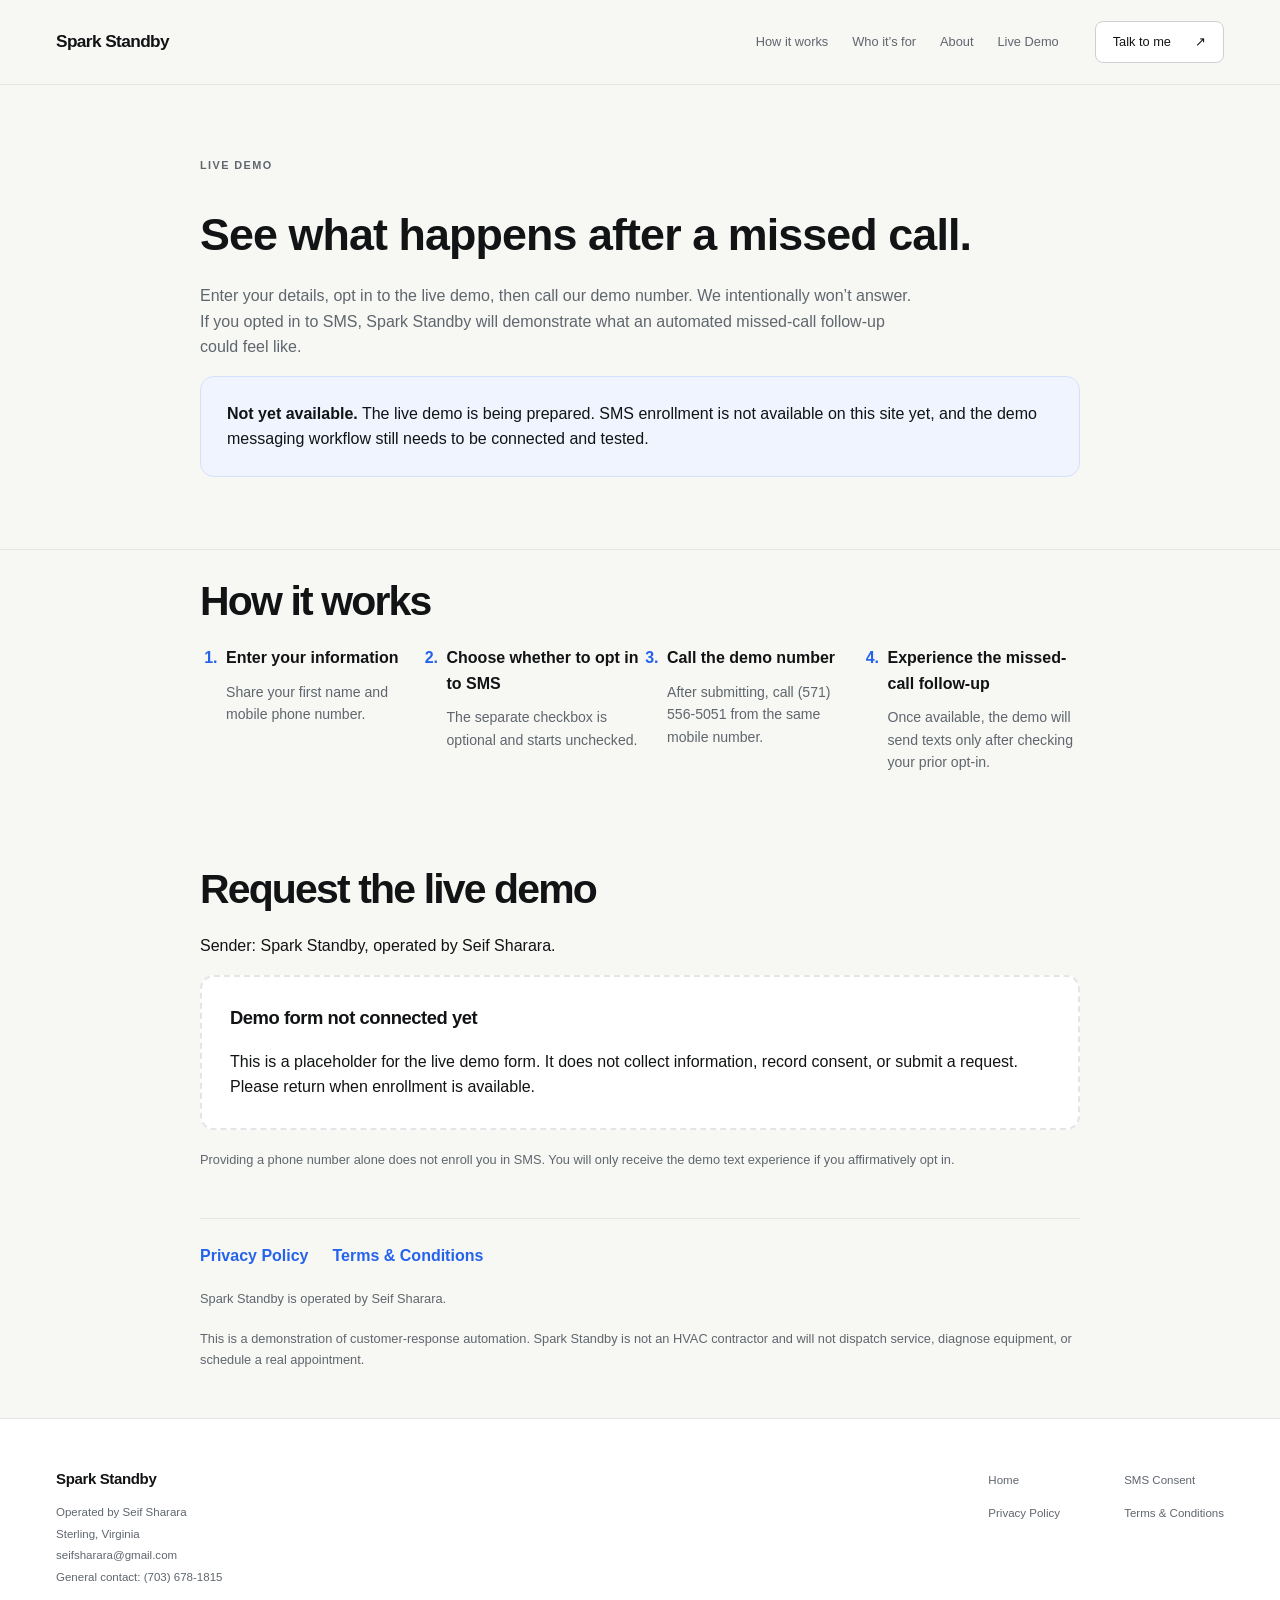
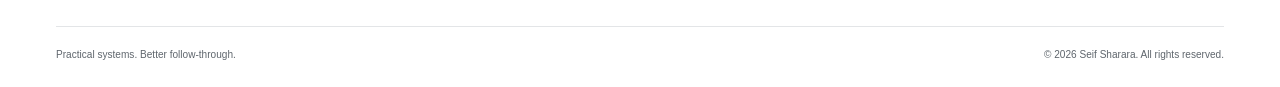
==== demo/index.html @ 437b5805 "Build Spark Standby site and demo experience" ====
<!DOCTYPE html>
<html lang="en">
<head>
  <meta charset="UTF-8">
  <meta name="viewport" content="width=device-width, initial-scale=1.0">
  <title>Live Missed-Call Demo | Spark Standby</title>
  <meta name="description" content="Try Spark Standby’s live missed-call follow-up demo. Opt in, call the demo number, and experience how automated customer response can keep a conversation moving.">
  <link rel="canonical" href="/demo/">

  <meta property="og:type" content="website">
  <meta property="og:title" content="Live Missed-Call Demo | Spark Standby">
  <meta property="og:description" content="Try Spark Standby’s live missed-call follow-up demo. Opt in, call the demo number, and experience how automated customer response can keep a conversation moving.">
  <meta property="og:url" content="/demo/">
  <meta property="og:image" content="/images/og-image.png">
  <link rel="icon" type="image/png" href="/images/favicon.png">
  <link rel="stylesheet" href="/css/styles.css">
  <script src="/js/config.js" defer></script>
</head>
<body>
  <a class="skip-link" href="#main">Skip to content</a>
  <div id="site-header"></div>
  <main id="main">
    <header class="page-header"><div class="container live-demo-content">
      <p class="eyebrow">LIVE DEMO</p><h1>See what happens after a missed call.</h1>
      <p class="lead">Enter your details, opt in to the live demo, then call our demo number. We intentionally won’t answer. If you opted in to SMS, Spark Standby will demonstrate what an automated missed-call follow-up could feel like.</p>
      <p class="fact-panel"><strong>Not yet available.</strong> The live demo is being prepared. SMS enrollment is not available on this site yet, and the demo messaging workflow still needs to be connected and tested.</p>
    </div></header>
    <section class="live-demo-section" aria-labelledby="live-steps-title"><div class="container live-demo-content">
      <h2 id="live-steps-title">How it works</h2>
      <ol class="live-demo-steps">
        <li><strong>Enter your information</strong><p>Share your first name and mobile phone number.</p></li>
        <li><strong>Choose whether to opt in to SMS</strong><p>The separate checkbox is optional and starts unchecked.</p></li>
        <li><strong>Call the demo number</strong><p>After submitting, call (571) 556-5051 from the same mobile number.</p></li>
        <li><strong>Experience the missed-call follow-up</strong><p>Once available, the demo will send texts only after checking your prior opt-in.</p></li>
      </ol>
    </div></section>
    <section class="live-demo-section" aria-labelledby="demo-form-title"><div class="container live-demo-content">
      <h2 id="demo-form-title">Request the live demo</h2>
      <p>Sender: Spark Standby, operated by Seif Sharara.</p>
      <div id="highlevel-form-container" class="demo-form-placeholder" role="region" aria-labelledby="form-unavailable-title">
        <!-- TODO: Replace this entire placeholder with the actual HighLevel form embed (First Name, Phone, separate unchecked optional non-marketing SMS consent). Configure successful submission redirect to /demo/ready/ in HighLevel. Verify consent is recorded there before enabling the live workflow. Do not add local consent state. -->
        <h3 id="form-unavailable-title">Demo form not connected yet</h3>
        <p>This is a placeholder for the live demo form. It does not collect information, record consent, or submit a request. Please return when enrollment is available.</p>
      </div>
      <p class="small-note">Providing a phone number alone does not enroll you in SMS. You will only receive the demo text experience if you affirmatively opt in.</p>
      <div class="legal-links"><a href="/privacy/">Privacy Policy</a><a href="/terms/">Terms &amp; Conditions</a></div>
      <p class="small-note">Spark Standby is operated by Seif Sharara.</p>
      <p class="small-note">This is a demonstration of customer-response automation. Spark Standby is not an HVAC contractor and will not dispatch service, diagnose equipment, or schedule a real appointment.</p>
    </div></section>
  </main>
  <div id="site-footer"></div>
</body>
</html>
---- css/styles.css ----
/* Shared visual system: warm neutrals, blue actions, semantic green. */
:root {
  --color-bg: #F7F7F4;
  --color-surface: #FFFFFF;
  --color-text: #111315;
  --color-text-muted: #5F666D;
  --color-primary: #2563EB;
  --color-primary-dark: #1D4ED8;
  --color-primary-light: #2563EB;
  --color-accent: #16A36A;
  --color-border: #E3E5E7;
  --color-callout-bg: #EFF4FF;
  --color-callout-border: #D5E1FA;
  --color-ink: #111315;
  --radius: 14px;
  --radius-sm: 9px;
  --max-width: 1248px;
  --font-sans: Inter, -apple-system, BlinkMacSystemFont, "Segoe UI", Helvetica, Arial, sans-serif;
  --ease: cubic-bezier(.2,.7,.2,1);
}
* { box-sizing: border-box; }
html { scroll-behavior: smooth; scroll-padding-top: 100px; }
body { margin: 0; font-family: var(--font-sans); color: var(--color-text); background: var(--color-bg); line-height: 1.6; -webkit-font-smoothing: antialiased; }
button, input { font: inherit; }
button, a { -webkit-tap-highlight-color: transparent; }
button { cursor: pointer; }
button:disabled { cursor: default; }
img { max-width: 100%; display: block; }
svg { fill: none; stroke: currentColor; stroke-width: 1.5; stroke-linecap: round; stroke-linejoin: round; }
a { color: var(--color-primary); text-underline-offset: 4px; }
a:hover { color: var(--color-primary-dark); }
:focus-visible { outline: 3px solid var(--color-primary); outline-offset: 5px; }
[hidden] { display: none !important; }
::selection { background: #DCE7FF; color: var(--color-text); }
.container { width: 100%; max-width: var(--max-width); margin-inline: auto; padding-inline: 40px; }
h1, h2, h3, h4, p { margin-top: 0; }
h1, h2, h3, h4 { text-wrap: balance; }
h2 { font-size: clamp(2rem, 3.2vw, 2.8rem); line-height: 1.15; letter-spacing: -.045em; font-weight: 600; margin-bottom: 20px; }
h3 { font-size: 1.15rem; line-height: 1.4; letter-spacing: -.025em; font-weight: 600; }
section { padding: 80px 0; }
.section { padding: 92px 0; }
.eyebrow, .section-tag { color: var(--color-text-muted); text-transform: uppercase; font-size: .68rem; font-weight: 600; letter-spacing: .13em; line-height: 1.6; margin-bottom: 25px; display: flex; align-items: center; gap: 10px; }
.small-line { width: 18px; height: 2px; background: var(--color-primary); display: inline-block; flex-shrink: 0; }
.section-heading { margin-bottom: 40px; }
.split-heading { display: grid; grid-template-columns: 1.3fr 1fr; align-items: end; gap: 80px; }
.split-heading h2 { margin: 0; }
.split-heading > p { color: var(--color-text-muted); max-width: 370px; margin: 0 0 3px auto; font-size: .97rem; }
.section-intro { color: var(--color-text-muted); max-width: 510px; margin-bottom: 28px; }
.small-note { font-size: .8rem; color: var(--color-text-muted); margin: 20px 0 0; }
.skip-link { position: fixed; top: -100px; left: 20px; background: white; padding: 12px 20px; z-index: 100; }
.skip-link:focus { top: 12px; }
.sr-only { position: absolute; width: 1px; height: 1px; padding: 0; margin: -1px; overflow: hidden; clip-path: inset(50%); white-space: nowrap; border: 0; }
/* Navigation */
#site-header { position: sticky; top: 0; background: var(--color-bg); border-bottom: 1px solid var(--color-border); z-index: 50; }
.nav-wrap { max-width: var(--max-width); margin: auto; min-height: 84px; padding: 16px 40px; display: flex; align-items: center; justify-content: space-between; position: relative; }
.brand { display: inline-block; color: var(--color-text); font-weight: 650; font-size: 1.08rem; letter-spacing: -.035em; text-decoration: none; }
.primary-nav { display: flex; align-items: center; gap: 24px; }
.primary-nav a { color: var(--color-text-muted); font-size: .8rem; text-decoration: none; padding: 8px 0; }
.primary-nav a:hover { color: var(--color-primary); }
.primary-nav .nav-cta { display: flex; gap: 24px; align-items: center; margin-left: 12px; border: 1px solid #CED1D4; padding: 10px 17px; border-radius: 8px; color: var(--color-text); background: var(--color-surface); }
.nav-cta:hover { border-color: var(--color-primary); }
.nav-toggle { display: none; width: 44px; height: 44px; background: transparent; border: 1px solid var(--color-border); border-radius: 8px; align-items: center; justify-content: center; flex-direction: column; gap: 5px; }
.nav-toggle span { width: 18px; height: 2px; background: var(--color-text); }
/* Actions */
.cta-row { display: flex; flex-wrap: wrap; gap: 12px; }
.btn { display: inline-flex; align-items: center; justify-content: center; gap: 20px; min-height: 49px; padding: 12px 20px; border: 1px solid transparent; border-radius: var(--radius-sm); font-size: .82rem; font-weight: 600; text-decoration: none; transition: background .18s, border-color .18s; line-height: 1.5; }
.btn span { font-size: 1.1rem; }
.btn-primary { color: white; background: var(--color-primary); }
.btn-primary:hover { color: white; background: var(--color-primary-dark); }
.btn-secondary { background: white; color: var(--color-text); border-color: #CED1D4; }
.btn-secondary:hover { color: var(--color-text); border-color: var(--color-text-muted); background: var(--color-bg); }
.text-link, .text-button { display: inline-flex; align-items: center; gap: 22px; font-size: .85rem; font-weight: 600; text-decoration: none; }
.text-button { border: 0; background: none; color: var(--color-primary); padding: 12px 0; min-height: 44px; }
/* Hero */
.hero { padding: 76px 0 0; overflow: clip; }
.hero-layout { display: grid; grid-template-columns: 1.13fr 1fr; gap: 70px; align-items: center; }
.hero .eyebrow { margin-bottom: 24px; font-size: .64rem; }
.hero h1 { max-width: 620px; font-size: clamp(2.5rem, 4.2vw, 3.8rem); line-height: 1.07; letter-spacing: -.055em; font-weight: 600; margin-bottom: 26px; text-wrap: initial; }
.hero h1 span { color: var(--color-primary); }
.hero .lead { color: var(--color-text-muted); max-width: 480px; font-size: .97rem; line-height: 1.8; margin-bottom: 30px; }
.hero-tagline { font-size: .94rem; font-weight: 550; margin: 0 0 12px; }
.hero-visual { padding: 30px 10px 24px; position: relative; }
.hero-visual::before { content: ""; position: absolute; inset: -60px -70px; z-index: -1; background-image: linear-gradient(#E3E5E750 1px, transparent 1px), linear-gradient(90deg, #E3E5E750 1px, transparent 1px); background-size: 28px 28px; mask-image: radial-gradient(ellipse, black 35%, transparent 72%); }
.visual-topline { display: flex; justify-content: space-between; color: var(--color-text-muted); font-size: .56rem; letter-spacing: .11em; margin: 0 0 24px 12px; }
.visual-topline > span:last-child { font-size: 1rem; line-height: 1; }
.call-preview { display: flex; gap: 13px; align-items: center; padding: 21px 20px; background: var(--color-text); color: white; border-radius: 12px; }
.line-icon { width: 38px; height: 38px; border: 1px solid #FFFFFF28; border-radius: 9px; display: grid; place-items: center; }
.line-icon svg { width: 20px; height: 20px; }
.call-preview strong { display: block; font-size: .8rem; font-weight: 550; }
.call-preview div > span, .call-preview time { font-size: .65rem; color: #B6BBC1; }
.call-preview time { margin-left: auto; align-self: start; padding-top: 2px; white-space: nowrap; }
.connection { height: 56px; padding-left: 40px; display: flex; gap: 12px; align-items: center; }
.connection > span { width: 1px; height: 100%; background: #C4C9D1; position: relative; }
.connection > span::after { position: absolute; content: ""; width: 5px; height: 5px; border-right: 1px solid #C4C9D1; border-bottom: 1px solid #C4C9D1; transform: rotate(45deg); bottom: 1px; left: -2px; }
.connection p { color: var(--color-text-muted); font-size: .61rem; margin: 0; }
.text-preview { margin-left: 30px; padding: 22px; border: 1px solid var(--color-border); border-radius: 14px; background: white; box-shadow: 0 4px 16px #11131504; }
.preview-heading { display: flex; align-items: center; gap: 9px; padding-bottom: 18px; }
.preview-heading strong { font-size: .65rem; font-weight: 600; }
.preview-heading > span:last-child { margin-left: auto; font-size: .55rem; color: var(--color-text-muted); }
.business-icon { background: var(--color-callout-bg); color: var(--color-primary); display: grid; place-items: center; font-size: .7rem; width: 28px; height: 28px; border-radius: 6px; font-weight: 700; flex-shrink: 0; }
.message { font-size: .75rem; line-height: 1.65; padding: 12px 14px; border-radius: 10px; max-width: 90%; margin-bottom: 12px; }
.automated { background: var(--color-callout-bg); border-bottom-left-radius: 3px; }
.customer { background: #F0F1F2; margin-left: auto; border-bottom-right-radius: 3px; }
.text-preview .message { font-size: .72rem; }
.preview-status { font-size: .62rem; display: flex; align-items: center; gap: 6px; margin-top: 21px; color: var(--color-text-muted); }
.success-dot { width: 6px; height: 6px; display: inline-block; border-radius: 50%; background: var(--color-accent); flex-shrink: 0; }
.visual-bottomline { display: flex; justify-content: space-between; margin: 20px 0 0 30px; font-size: .56rem; color: var(--color-text-muted); }
.industry-strip { border-top: 1px solid var(--color-border); margin-top: 60px; padding: 25px 0; display: flex; justify-content: space-between; align-items: center; gap: 24px; }
.industry-strip > span { font-size: .57rem; letter-spacing: .09em; color: var(--color-text-muted); }
.industry-strip p { font-size: .79rem; font-weight: 500; margin: 0; }
.industry-strip i { color: #ADB2B6; font-style: normal; margin: 0 16px; }
/* The problem */
#problem { border-top: 1px solid var(--color-border); background: white; }
.journey-table { border: 1px solid var(--color-border); border-radius: 12px; overflow: hidden; }
.journey-row { display: grid; grid-template-columns: 195px 1fr; align-items: center; padding: 27px 24px; gap: 20px; }
.journey-row + .journey-row { border-top: 1px solid var(--color-border); }
.journey-row h3 { font-size: .73rem; margin: 0; }
.journey-row ol { display: flex; align-items: center; justify-content: space-between; gap: 18px; list-style: none; margin: 0; padding: 0; }
.journey-row li { position: relative; color: var(--color-text-muted); font-size: .7rem; }
.journey-row li + li::before { content: "→"; color: #A2A8AD; position: absolute; left: -17px; }
.journey-row .journey-end { font-weight: 600; }
.journey-end span { margin-left: 6px; }
.journey-row.improved { background: #F8FAFE; }
.improved .journey-end { color: var(--color-primary); }
.improved .journey-end span { color: var(--color-accent); }
/* Interactive product demo */
.demo-workspace { background: white; border: 1px solid var(--color-border); border-radius: 16px; overflow: hidden; }
.workspace-toolbar { display: flex; align-items: center; justify-content: space-between; gap: 12px; padding: 14px 24px; border-bottom: 1px solid var(--color-border); }
.workspace-toolbar > div { display: flex; align-items: center; gap: 12px; }
.workspace-toolbar strong { font-size: .75rem; font-weight: 600; }
.workspace-mark { color: var(--color-primary); font-size: 1.3rem; font-weight: 600; }
.demo-label { color: var(--color-text-muted); font-size: .6rem; border: 1px solid var(--color-border); padding: 3px 7px; border-radius: 4px; font-weight: 400; }
.reset-button { border: 0; background: none; font-size: .7rem; color: var(--color-text-muted); min-height: 44px; padding: 6px; display: flex; gap: 7px; align-items: center; }
.reset-button:hover { color: var(--color-primary); }
.reset-button > span { font-size: 1.1rem; }
.demo-layout { display: grid; grid-template-columns: 1fr 1fr; min-height: 660px; padding: 36px 64px; gap: 64px; align-items: center; background-image: linear-gradient(#E3E5E71A 1px, transparent 1px), linear-gradient(90deg, #E3E5E71A 1px, transparent 1px); background-size: 32px 32px; }
.demo-guide .eyebrow { font-size: .6rem; margin-bottom: 18px; }
.demo-guide h3 { font-size: 1.75rem; letter-spacing: -.04em; line-height: 1.2; margin-bottom: 16px; }
.demo-guide > p:not(.eyebrow) { color: var(--color-text-muted); font-size: .84rem; max-width: 320px; }
.demo-steps { list-style: none; padding: 0; margin: 28px 0 24px; }
.demo-steps li { display: flex; align-items: center; gap: 15px; padding: 15px 0; position: relative; }
.demo-steps li > span { display: grid; place-items: center; width: 31px; height: 31px; border: 1px solid var(--color-border); border-radius: 8px; color: var(--color-text-muted); font-size: .65rem; background: white; flex-shrink: 0; }
.demo-steps strong { display: block; color: var(--color-text-muted); font-weight: 500; font-size: .76rem; }
.demo-steps small { display: block; color: var(--color-text-muted); font-size: .65rem; margin-top: 2px; }
.demo-steps .current > span { border-color: var(--color-primary); color: white; background: var(--color-primary); }
.demo-steps .current strong { color: var(--color-text); font-weight: 600; }
.demo-steps .complete > span { border-color: #C2E6D7; color: #137B52; background: #F0FAF5; }
.demo-assurance { display: flex; gap: 10px; align-items: center; border-top: 1px solid var(--color-border); padding-top: 20px; }
.demo-assurance svg { width: 17px; height: 17px; color: var(--color-text-muted); flex-shrink: 0; }
.demo-assurance p { margin: 0; color: var(--color-text-muted); font-size: .67rem; }
.device-stage { min-width: 0; }
.phone-shell { width: 320px; max-width: 100%; margin: 0 auto; background: var(--color-text); border: 7px solid var(--color-text); border-radius: 38px; height: 565px; overflow: hidden; color: white; position: relative; box-shadow: 0 12px 28px #1113150C; }
.phone-status { position: relative; height: 34px; display: flex; align-items: center; justify-content: space-between; padding: 0 16px; font-size: .61rem; background: var(--color-text); color: white; }
.camera { position: absolute; width: 62px; height: 18px; background: #000; border-radius: 12px; left: calc(50% - 31px); top: 4px; }
.call-screen { text-align: center; padding: 26px 16px 0; }
.call-route { font-size: .56rem; letter-spacing: .14em; color: #B1B6BD; margin-bottom: 34px; }
.call-state { font-size: .72rem; color: #B1B6BD; margin-bottom: 20px; }
.caller-avatar { height: 86px; width: 86px; display: grid; place-items: center; margin: 0 auto 25px; border: 1px solid #4D5156; outline: 1px solid #FFFFFF0D; outline-offset: 10px; border-radius: 50%; color: #E4E5E7; background: #25282D; font-size: 1.5rem; font-weight: 400; animation: call-pulse 2.5s ease-in-out 2; }
.call-screen h4 { font-size: 1.55rem; letter-spacing: -.04em; font-weight: 450; margin-bottom: 4px; }
.caller-description { font-size: .6rem; color: #B1B6BD; }
.call-action { margin-top: 47px; }
.miss-call { display: inline-flex; align-items: center; gap: 14px; background: #30343A; color: white; border: 1px solid #555A62; padding: 12px 27px; border-radius: 9px; font-size: .78rem; }
.miss-call:hover { background: #414751; border-color: #969DA7; }
.miss-call svg { width: 22px; height: 22px; }
.call-action p { color: #A6ADB5; font-size: .58rem; margin-top: 12px; }
.phone-home { position: absolute; bottom: 7px; left: calc(50% - 45px); width: 90px; height: 4px; border-radius: 8px; background: #84888E; }
.device-caption { font-size: .62rem; color: var(--color-text-muted); text-align: center; margin: 18px 0 0; }
.phone-shell.is-messaging { background: white; }
.sms-screen { display: flex; flex-direction: column; height: calc(100% - 34px); padding-bottom: 20px; color: var(--color-text); background: white; }
.sms-header { display: flex; align-items: center; gap: 10px; padding: 14px 13px; border-bottom: 1px solid var(--color-border); }
.sms-header strong { font-size: .64rem; font-weight: 600; display: block; }
.sms-header small { display: block; font-size: .55rem; color: var(--color-text-muted); }
.messages { min-height: 0; flex: 1; overflow-y: auto; overscroll-behavior: contain; padding: 14px 12px 0; scrollbar-width: thin; }
.messages .message { font-size: .7rem; padding: 9px 11px; animation: message-in .3s var(--ease); }
.message-meta { color: var(--color-text-muted); text-align: center; font-size: .56rem; margin: 0 0 12px; }
.reply-area { min-height: 112px; flex-shrink: 0; padding: 10px 12px 6px; border-top: 1px solid var(--color-border); background: white; }
.reply-area > p { font-size: .51rem; color: var(--color-text-muted); letter-spacing: .08em; margin-bottom: 7px; }
.reply-choices { display: flex; flex-wrap: wrap; gap: 6px; }
.reply-choices button { min-height: 40px; border: 1px solid #CFDAF3; background: white; color: var(--color-primary-dark); text-align: left; border-radius: 7px; font-size: .68rem; padding: 8px 10px; flex-grow: 1; line-height: 1.4; }
.reply-choices button:hover { background: var(--color-callout-bg); border-color: var(--color-primary); }
.reply-choices button:focus-visible { outline-offset: 1px; outline-width: 2px; }
.typing-indicator { display: flex; gap: 4px; width: 47px; }
.typing-indicator span { width: 4px; height: 4px; border-radius: 50%; background: #8994A9; animation: typing 1s infinite; }
.typing-indicator span:nth-child(2) { animation-delay: .15s; }
.typing-indicator span:nth-child(3) { animation-delay: .3s; }
.workspace-footnote { padding: 14px 24px; border-top: 1px solid var(--color-border); color: var(--color-text-muted); font-size: .62rem; line-height: 1.8; }
.workspace-footnote a { white-space: nowrap; margin-left: 5px; }
.owner-panel { border: 1px solid var(--color-border); border-radius: 12px; background: white; overflow: hidden; animation: message-in .36s var(--ease); }
.owner-heading { display: flex; align-items: center; gap: 7px; background: #F8FAF9; border-bottom: 1px solid var(--color-border); padding: 16px 20px; font-size: .68rem; font-weight: 600; }
.owner-heading .demo-label { margin-left: auto; }
.lead-person { display: flex; align-items: center; gap: 13px; padding: 25px 22px 20px; }
.lead-avatar { width: 44px; height: 44px; background: var(--color-bg); border: 1px solid var(--color-border); border-radius: 10px; display: grid; place-items: center; font-size: .8rem; }
.lead-person h4 { font-size: 1.3rem; letter-spacing: -.035em; font-weight: 600; margin: 0; }
.lead-person p { color: var(--color-text-muted); font-size: .71rem; margin: 0; }
.lead-summary { padding: 0 22px; }
.lead-summary .eyebrow { font-size: .54rem; margin-bottom: 8px; }
.lead-summary p { font-size: .78rem; }
.lead-next { margin: 20px 22px; padding: 14px; border: 1px solid var(--color-border); border-radius: 8px; background: var(--color-bg); }
.lead-next span, .lead-next strong { display: block; font-size: .65rem; }
.lead-next span { color: var(--color-text-muted); font-size: .58rem; margin-bottom: 3px; }
.lead-next p { color: var(--color-text-muted); font-size: .6rem; margin: 4px 0 0; }
.workflow-statuses { list-style: none; padding: 0 22px; margin-bottom: 20px; display: grid; grid-template-columns: 1fr 1fr; gap: 12px; }
.workflow-statuses li { font-size: .61rem; color: var(--color-text-muted); display: flex; align-items: center; gap: 7px; }
.workflow-statuses li::before { content: ""; width: 14px; height: 14px; border: 1px solid var(--color-border); border-radius: 50%; flex-shrink: 0; text-align: center; line-height: 14px; font-size: .56rem; }
.workflow-statuses li.done::before { content: "✓"; background: var(--color-accent); color: white; border-color: var(--color-accent); }
.owner-note { color: var(--color-text-muted); padding: 0 22px; margin-bottom: 5px; font-size: .56rem; }
.owner-panel > .text-button { margin: 0 22px 14px; font-size: .66rem; }
.demo-result { border-top: 1px solid var(--color-border); display: flex; align-items: center; justify-content: space-between; gap: 20px; padding: 30px 40px; background: #F8FAFE; animation: message-in .36s var(--ease); }
.demo-result p { margin: 0; font-size: 1.35rem; line-height: 1.4; letter-spacing: -.025em; }
.demo-result strong { color: var(--color-primary); font-weight: 600; }
.demo-workspace.is-complete .demo-layout { grid-template-columns: .9fr 1.1fr; }
.demo-workspace.show-conversation .demo-guide { grid-column: 1 / -1; }
.demo-workspace.show-conversation .demo-guide .demo-steps, .demo-workspace.show-conversation .demo-assurance { display: none; }
/* Small transitions keep the customer-to-business handoff legible. */
.call-screen, .device-stage { opacity: 1; transform: translateY(0); transition: opacity 180ms ease, transform 180ms var(--ease); }
.call-screen.is-leaving, .device-stage.is-leaving { opacity: 0; transform: translateY(-6px); pointer-events: none; }
.phone-shell.is-missed .caller-avatar { animation: none; outline-color: transparent; }
.sms-screen { animation: message-in 280ms var(--ease); }
.demo-steps li > span { transition: background 180ms, color 180ms, border-color 180ms; }
.reply-choices button { transition: background 150ms, border-color 150ms; }
.reply-choices .reveal-button { background: var(--color-primary); border-color: var(--color-primary); color: white; text-align: center; }
.reply-choices .reveal-button:hover { background: var(--color-primary-dark); color: white; }
.workflow-statuses li.done { color: var(--color-text); }
.workflow-statuses li.done::before { animation: status-settle 220ms var(--ease); }
.owner-panel { scroll-margin-top: 100px; }
.owner-panel:focus:not(:focus-visible) { outline: none; }
.demo-result-actions { display: flex; flex-direction: column; align-items: flex-start; gap: 3px; }
.demo-result-actions .text-button { font-size: .7rem; min-height: 36px; padding-block: 6px; }
.demo-consent-details { display: inline; margin-left: 8px; }
.demo-consent-details summary { display: inline; white-space: nowrap; color: var(--color-text-muted); text-decoration: underline; text-underline-offset: 3px; cursor: pointer; }
.demo-consent-details summary::after { content: " +"; text-decoration: none; }
.demo-consent-details[open] summary::after { content: " −"; }
.demo-consent-details p { margin: 10px 0 0; max-width: 760px; }
@keyframes status-settle { from { transform: scale(.8); } to { transform: scale(1); } }

/* Process, comparison and industries */
#how-it-works { border-top: 1px solid var(--color-border); }
.how-steps { display: grid; grid-template-columns: repeat(5, 1fr); gap: 30px; list-style: none; padding: 0; margin: 0; }
.step-number { display: block; color: var(--color-primary); font-size: .7rem; border-top: 1px solid #C9CDD3; padding-top: 18px; margin-bottom: 25px; }
.how-steps h3 { font-size: .92rem; line-height: 1.45; margin-bottom: 12px; text-wrap: initial; }
.how-steps p { font-size: .8rem; color: var(--color-text-muted); margin: 0; }
.comparison-section { background: white; border-block: 1px solid var(--color-border); }
.comparison-layout { display: grid; grid-template-columns: .85fr 1.3fr; gap: 86px; align-items: center; }
.comparison-table { border: 1px solid var(--color-border); border-radius: 12px; overflow: hidden; }
.comparison-row { display: grid; grid-template-columns: 1fr 1fr; }
.comparison-row + .comparison-row { border-top: 1px solid var(--color-border); }
.comparison-row > div { padding: 17px 20px; font-size: .73rem; color: var(--color-text-muted); }
.comparison-row > div + div { background: #F8FAFE; color: var(--color-text); border-left: 1px solid var(--color-border); }
.comparison-head > div { font-weight: 600; color: var(--color-text); padding-block: 22px; }
.comparison-head .small-line { width: 10px; vertical-align: middle; margin-right: 5px; }
.industry-grid { display: grid; grid-template-columns: repeat(3, minmax(0, 1fr)); gap: 16px; }
.industry-card { min-width: 0; border: 1px solid var(--color-border); border-radius: 12px; padding: 29px; background: white; }
.industry-card svg { width: 29px; height: 29px; color: var(--color-primary); margin-bottom: 21px; }
.industry-card h3 { font-size: .95rem; margin-bottom: 9px; }
.industry-card p { font-size: .8rem; color: var(--color-text-muted); margin: 0; }
.expansion-section { padding-top: 20px; }
.expansion-layout { display: grid; grid-template-columns: 1fr 1fr; gap: 86px; border-top: 1px solid var(--color-border); padding-top: 64px; }
.expansion-list { display: grid; grid-template-columns: 1fr 1fr; align-content: start; }
.expansion-list > span { border-bottom: 1px solid var(--color-border); padding: 16px 5px 16px 0; font-size: .78rem; }
.expansion-list > span::before { content: "+"; color: var(--color-primary); padding-right: 12px; }
.expansion-list p { grid-column: 1 / -1; font-size: .66rem; color: var(--color-text-muted); margin: 22px 0 0; }
/* Founder and closing contact */
#about { background: white; border-block: 1px solid var(--color-border); }
.about-layout { display: grid; grid-template-columns: .7fr 1.3fr; gap: 100px; align-items: center; }
.founder-card { border: 1px solid var(--color-border); border-radius: 14px; background: var(--color-bg); padding: 35px; min-height: 345px; display: flex; flex-direction: column; justify-content: space-between; }
.founder-monogram { font-size: 6.7rem; font-weight: 550; line-height: 1; letter-spacing: -.08em; padding: 5px 0 34px; }
.founder-monogram span { color: var(--color-primary); }
.founder-card strong { font-size: 1rem; font-weight: 600; }
.founder-card p { font-size: .76rem; color: var(--color-text-muted); margin: 6px 0 27px; }
.founder-location { display: flex; justify-content: space-between; font-size: .66rem; border-top: 1px solid #DADDDD; padding-top: 18px; color: var(--color-text-muted); }
.about-copy > p:not(.eyebrow) { color: var(--color-text-muted); font-size: .9rem; line-height: 1.85; }
.about-copy .text-link { margin-top: 10px; }
.contact-section { padding-bottom: 0; }
.contact-heading { text-align: center; }
.contact-heading .eyebrow { justify-content: center; }
.contact-heading h2 { font-size: clamp(2.2rem, 4vw, 3.6rem); }
.contact-heading > p:not(.eyebrow) { color: var(--color-text-muted); font-size: .9rem; margin-bottom: 29px; }
.contact-heading .btn { min-width: 160px; }
.contact-details { display: flex; justify-content: center; gap: 80px; padding: 36px 0; margin-top: 65px; border-top: 1px solid var(--color-border); }
.contact-details span { font-size: .62rem; display: block; color: var(--color-text-muted); margin-bottom: 4px; }
.contact-details a, .contact-details p { color: var(--color-text); font-size: .78rem; text-decoration: none; margin: 0; }
.contact-details a:hover { color: var(--color-primary); }
/* Footer remains the common entry point to all compliance documents. */
#site-footer { border-top: 1px solid var(--color-border); padding: 48px 0 24px; background: white; }
.footer-wrap { max-width: var(--max-width); margin: auto; padding-inline: 40px; display: flex; justify-content: space-between; gap: 30px; }
.footer-brand { display: flex; flex-direction: column; gap: 3px; font-size: .72rem; color: var(--color-text-muted); }
.footer-brand strong { font-size: .94rem; color: var(--color-text); margin-bottom: 9px; letter-spacing: -.025em; }
.footer-brand a { color: var(--color-text-muted); text-decoration: none; }
.footer-nav { display: grid; grid-template-columns: 1fr 1fr; gap: 6px 36px; align-content: start; }
.footer-nav a { color: var(--color-text-muted); font-size: .72rem; text-decoration: none; padding: 4px 0; }
.footer-nav a:hover, .footer-brand a:hover { color: var(--color-primary); }
.footer-bottom { max-width: calc(var(--max-width) - 80px); margin: 40px auto 0; border-top: 1px solid var(--color-border); padding-top: 20px; color: var(--color-text-muted); font-size: .63rem; display: flex; justify-content: space-between; gap: 20px; }

/* ============================
   Legal / content pages
   ============================ */
.page-header {
  padding: 72px 0 40px;
  border-bottom: 1px solid var(--color-border);
  position: relative;
  overflow: hidden;
}

.page-header .container {
  position: relative;
  z-index: 1;
}

.page-header h1 {
  font-size: clamp(1.9rem, 4.4vw, 2.8rem);
  margin: 0 0 12px;
  letter-spacing: -0.02em;
  font-weight: 800;
}

.page-header .meta {
  color: var(--color-text-muted);
  font-size: 0.95rem;
}

.prose {
  max-width: 760px;
}

.prose h2 {
  margin-top: 44px;
}

.prose h2:first-child {
  margin-top: 0;
}

.prose p,
.prose li {
  color: var(--color-text);
}

.prose ol,
.prose ul {
  padding-left: 22px;
}

.prose li + li {
  margin-top: 6px;
}

.callout {
  background: var(--color-callout-bg);
  border: 1px solid var(--color-callout-border);
  border-left: 3px solid var(--color-primary);
  border-radius: 8px;
  padding: 22px 24px;
  margin: 20px 0;
  font-family: var(--font-sans);
  font-style: normal;
  font-size: 1.02rem;
  line-height: 1.7;
}

.callout-label {
  display: block;
  font-family: var(--font-sans);
  font-style: normal;
  text-transform: uppercase;
  letter-spacing: 0.06em;
  font-size: 0.72rem;
  font-weight: 700;
  color: var(--color-primary);
  margin-bottom: 10px;
}

.step-list {
  counter-reset: step;
  list-style: none;
  padding-left: 0;
}

.step-list li {
  counter-increment: step;
  position: relative;
  padding-left: 44px;
  margin-bottom: 16px;
}

.step-list li::before {
  content: counter(step);
  position: absolute;
  left: 0;
  top: 0;
  width: 28px;
  height: 28px;
  border-radius: 50%;
  background: var(--color-primary);
  color: #fff;
  font-size: 0.85rem;
  font-weight: 700;
  display: flex;
  align-items: center;
  justify-content: center;
}

.legal-links {
  margin-top: 48px;
  padding-top: 24px;
  border-top: 1px solid var(--color-border);
  display: flex;
  gap: 24px;
  flex-wrap: wrap;
}

.legal-links a {
  font-weight: 600;
  text-decoration: none;
}

/* ============================
   Fact panel (opt-in method summary)
   ============================ */
.fact-panel {
  background: var(--color-callout-bg);
  border: 1px solid var(--color-callout-border);
  border-radius: var(--radius);
  padding: 24px 26px;
  margin: 0 0 32px;
}

.fact-panel p {
  margin: 0;
  font-weight: 600;
  color: var(--color-text);
}

/* ============================
   Status badge (live / pre-launch)
   ============================ */
.status-badge {
  display: inline-flex;
  align-items: center;
  gap: 8px;
  padding: 6px 14px;
  border-radius: 999px;
  font-size: 0.78rem;
  font-weight: 700;
  text-transform: uppercase;
  letter-spacing: 0.05em;
  margin-bottom: 16px;
}

.status-badge::before {
  content: "";
  width: 8px;
  height: 8px;
  border-radius: 50%;
}

.status-badge.is-live {
  background: #e4f4ec;
  color: #1c6b46;
  border: 1px solid #b9e3cd;
}

.status-badge.is-live::before {
  background: var(--color-accent);
}

.status-badge.is-pending {
  background: var(--color-callout-bg);
  color: var(--color-primary);
  border: 1px solid var(--color-callout-border);
}

.status-badge.is-pending::before {
  background: var(--color-primary);
}

/* ============================
   Reviewer verification card
   ============================ */
.verify-card {
  background: var(--color-surface);
  border: 1px solid var(--color-border);
  border-radius: var(--radius);
  padding: 28px;
  margin: 24px 0;
}

.verify-grid {
  display: grid;
  grid-template-columns: repeat(2, 1fr);
  gap: 20px;
  margin: 20px 0 4px;
}

.verify-item .label {
  text-transform: uppercase;
  letter-spacing: 0.06em;
  font-size: 0.75rem;
  color: var(--color-text-muted);
  font-weight: 700;
  margin-bottom: 6px;
}

.verify-item .value {
  font-size: 1.05rem;
  font-weight: 700;
}

.verify-item .value a {
  text-decoration: none;
  color: var(--color-text);
}

.verify-item .value a:hover {
  color: var(--color-primary);
}

/* ============================
   Screenshot evidence
   ============================ */
.evidence-grid {
  display: grid;
  grid-template-columns: repeat(2, 1fr);
  gap: 24px;
}

.evidence-item {
  background: var(--color-surface);
  border: 1px solid var(--color-border);
  border-radius: var(--radius);
  overflow: hidden;
}

.evidence-frame {
  aspect-ratio: 16 / 10;
  background: var(--color-callout-bg);
  display: flex;
  align-items: center;
  justify-content: center;
  overflow: hidden;
}

.evidence-frame img {
  width: 100%;
  height: 100%;
  object-fit: cover;
}

.evidence-item-wide {
  max-width: 100%;
}

.evidence-frame-auto {
  aspect-ratio: auto;
}

.evidence-frame-auto img {
  width: 100%;
  height: auto;
  object-fit: contain;
}

.evidence-placeholder {
  text-align: center;
  color: var(--color-text-muted);
  font-size: 0.9rem;
  padding: 24px;
}

.evidence-placeholder .icon {
  font-size: 1.6rem;
  margin-bottom: 8px;
  display: block;
}

.evidence-caption {
  padding: 16px 20px;
  font-size: 0.92rem;
  color: var(--color-text-muted);
  border-top: 1px solid var(--color-border);
}



/* Responsive layout and motion preferences */
@keyframes call-pulse { 50% { outline-offset: 17px; outline-color: #FFFFFF21; } }
@keyframes message-in { from { opacity: 0; transform: translateY(6px); } to { opacity: 1; transform: translateY(0); } }
@keyframes typing { 50% { opacity: .3; transform: translateY(-2px); } }
@media (max-width: 1100px) {
  .hero-layout { gap: 35px; }
  .hero h1 { font-size: 3.1rem; }
  .hero .cta-row { gap: 9px; }
  .hero .btn { font-size: .73rem; padding-inline: 16px; }
  .journey-row { grid-template-columns: 160px 1fr; gap: 10px; padding-inline: 18px; }
  .journey-row li { font-size: .63rem; }
  .demo-layout { padding: 40px; gap: 40px; }
  .split-heading { gap: 40px; }
  .comparison-layout, .about-layout, .expansion-layout { gap: 50px; }
  .industry-strip i { margin: 0 9px; }
  .how-steps { gap: 20px; }
}
@media (max-width: 900px) {
  .hero-layout { grid-template-columns: 1fr 1fr; gap: 24px; }
  .hero h1 { font-size: 2.65rem; }
  .hero .lead { font-size: .87rem; }
  .hero-visual { padding-inline: 0; }
  .text-preview { margin-left: 10px; padding: 16px; }
  .call-preview { padding: 17px 12px; gap: 8px; }
  .call-preview time { display: none; }
  .industry-strip { flex-direction: column; gap: 12px; }
  .journey-row { grid-template-columns: 1fr; gap: 17px; }
  .journey-row li { font-size: .67rem; }
  .demo-layout { padding: 35px 24px; gap: 25px; }
  .demo-guide h3 { font-size: 1.45rem; }
  .how-steps { grid-template-columns: repeat(3, 1fr); gap: 35px; }
  .comparison-layout { grid-template-columns: 1fr; gap: 35px; }
  .comparison-layout h2 br { display: none; }
  .expansion-layout { gap: 35px; }
  .contact-details { gap: 45px; }
}
@media (max-width: 720px) {
  html { scroll-padding-top: 84px; }
  .container { padding-inline: 24px; }
  .nav-wrap { min-height: 72px; padding: 12px 24px; }
  .brand { font-size: 1rem; }
  .nav-toggle { display: flex; }
  .primary-nav { display: none; position: absolute; top: 100%; left: 0; right: 0; background: white; border-bottom: 1px solid var(--color-border); padding: 12px 24px 20px; flex-direction: column; align-items: stretch; gap: 0; }
  .primary-nav.open { display: flex; }
  .primary-nav a { padding: 14px 0; font-size: .88rem; }
  .primary-nav .nav-cta { margin: 8px 0 0; justify-content: space-between; padding: 12px 16px; }
  .hero { padding-top: 46px; }
  .hero-layout { grid-template-columns: 1fr; gap: 28px; }
  .hero h1 { font-size: clamp(2.55rem, 7.6vw, 3.5rem); max-width: 570px; }
  .hero .lead { font-size: .94rem; max-width: 540px; }
  .hero .eyebrow { font-size: .58rem; margin-bottom: 24px; }
  .hero .btn { font-size: .77rem; padding-inline: 16px; }
  .hero-tagline { font-size: .88rem; }
  .hero-visual { max-width: 470px; width: 100%; margin: auto; padding: 25px 0 0; }
  .text-preview { margin-left: 24px; padding: 20px; }
  .call-preview { padding: 20px 16px; }
  .call-preview time { display: block; }
  .visual-bottomline { margin-left: 24px; }
  .industry-strip { margin-top: 39px; padding: 23px 0; align-items: flex-start; gap: 10px; }
  .industry-strip > span { font-size: .52rem; }
  .industry-strip p { font-size: .69rem; display: flex; flex-wrap: wrap; gap: 5px; }
  .industry-strip i { margin: 0 3px; }
  .section { padding: 62px 0; }
  .eyebrow { font-size: .6rem; margin-bottom: 18px; }
  h2 { font-size: 2.1rem; }
  .section-heading { margin-bottom: 28px; }
  .split-heading { grid-template-columns: 1fr; gap: 20px; }
  .split-heading > p { margin: 0; max-width: 100%; font-size: .9rem; }
  .journey-table { display: grid; grid-template-columns: 1fr 1fr; }
  .journey-row { display: block; padding: 22px 18px; }
  .journey-row + .journey-row { border-top: 0; border-left: 1px solid var(--color-border); }
  .journey-row h3 { font-size: .75rem; min-height: 39px; margin-bottom: 14px; }
  .journey-row ol { flex-direction: column; align-items: flex-start; gap: 29px; }
  .journey-row li { font-size: .72rem; }
  .journey-row li + li::before { content: "↓"; top: -25px; left: 0; }
  .journey-end { min-height: 39px; }
  .journey-end span { margin-left: 1px; }
  .workspace-toolbar { padding: 10px 15px; }
  .workspace-toolbar > div { gap: 7px; }
  .workspace-toolbar .demo-label { display: none; }
  .workspace-toolbar strong { font-size: .69rem; }
  .demo-layout, .demo-workspace.is-complete .demo-layout { grid-template-columns: 1fr; padding: 26px 16px; gap: 25px; }
  .demo-guide { padding-inline: 8px; }
  .demo-guide h3 { font-size: 1.45rem; margin-bottom: 10px; }
  .demo-guide h3 br { display: none; }
  .demo-guide > p:not(.eyebrow) { max-width: none; margin-bottom: 18px; font-size: .82rem; }
  .demo-guide .eyebrow { margin-bottom: 10px; font-size: .54rem; }
  .demo-steps { display: flex; justify-content: space-between; gap: 8px; margin: 0; border-bottom: 1px solid var(--color-border); }
  .demo-steps li { padding: 0 0 18px; gap: 0; flex: 1; }
  .demo-steps li:last-child { flex: 0; }
  .demo-steps li:not(:last-child)::after { content: ""; height: 1px; background: var(--color-border); flex: 1; margin-inline: 10px 4px; }
  .demo-steps li > div { display: none; }
  .demo-assurance { border: 0; padding-top: 15px; }
  .demo-assurance br { display: none; }
  .demo-assurance p { font-size: .6rem; }
  .phone-shell { height: 565px; }
  .workspace-footnote { padding: 16px; font-size: .59rem; }
  .workspace-footnote a { white-space: normal; }
  .demo-result { flex-direction: column; align-items: flex-start; padding: 25px; }
  .demo-result p { font-size: 1.2rem; }
  .demo-result .btn { font-size: .7rem; }
  .owner-heading { padding-inline: 16px; font-size: .63rem; }
  .workflow-statuses { grid-template-columns: 1fr; gap: 13px; }
  .how-steps { grid-template-columns: 1fr; gap: 26px; }
  .how-steps li { position: relative; padding-left: 46px; padding-top: 20px; border-top: 1px solid var(--color-border); }
  .step-number { position: absolute; top: 22px; left: 0; border: 0; padding: 0; }
  .how-steps h3 { font-size: 1rem; margin-bottom: 7px; }
  .how-steps p { font-size: .86rem; }
  .comparison-layout { gap: 28px; }
  .comparison-row > div { padding: 15px 12px; font-size: .7rem; }
  .comparison-head > div { font-size: .71rem; }
  .comparison-head .small-line { display: none; }
  .industry-grid { grid-template-columns: minmax(0, 1fr) minmax(0, 1fr); gap: 12px; }
  .industry-card { padding: 21px 18px; }
  .industry-card svg { width: 26px; height: 26px; margin-bottom: 20px; }
  .industry-card h3 { font-size: .9rem; }
  .industry-card p { font-size: .74rem; }
  .industry-card br { display: none; }
  .expansion-section { padding-top: 0; }
  .expansion-layout { grid-template-columns: 1fr; padding-top: 55px; gap: 0; }
  .expansion-list > span { font-size: .75rem; }
  .expansion-list > span::before { padding-right: 7px; }
  .about-layout { grid-template-columns: 1fr; gap: 35px; }
  .founder-card { min-height: 245px; padding: 28px; }
  .founder-monogram { font-size: 4.5rem; padding: 0 0 20px; }
  .about-copy > p:not(.eyebrow) { font-size: .88rem; }
  .contact-heading h2 { font-size: 2.25rem; }
  .contact-heading h2 br { display: none; }
  .contact-heading > p:not(.eyebrow) { font-size: .85rem; }
  .contact-heading p br { display: none; }
  .contact-details { flex-wrap: wrap; justify-content: flex-start; gap: 23px 38px; margin-top: 43px; }
  .contact-section { padding-bottom: 0; }
  .footer-wrap { padding-inline: 24px; flex-direction: column; }
  .footer-nav { grid-template-columns: 1fr 1fr; gap: 5px 15px; }
  .footer-nav a { padding-block: 8px; }
  .footer-bottom { margin: 28px 24px 0; flex-direction: column; gap: 8px; }
  section { padding: 48px 0; }
  .page-header { padding: 48px 0 28px; }
  .page-header h1 { line-height: 1.15; }
  .verify-grid, .evidence-grid { grid-template-columns: 1fr; }
  .evidence-item { margin-inline: 0; }
  .callout, .fact-panel, .verify-card { padding: 20px; }
  .prose { overflow-wrap: anywhere; }
  .prose h2 { font-size: 1.7rem; }
}
@media (max-width: 370px) {
  .container { padding-inline: 18px; }
  .hero h1 { font-size: 2.3rem; }
  .hero .cta-row { flex-direction: column; align-items: stretch; }
  .phone-shell { border-width: 5px; border-radius: 30px; }
  .demo-layout { padding-inline: 10px; }
  .reply-area { min-height: 146px; }
  .industry-card { padding: 20px 14px; }
  .expansion-list { grid-template-columns: 1fr; }
}
@media (prefers-reduced-motion: reduce) {
  html { scroll-behavior: auto; }
  *, *::before, *::after { animation: none !important; transition: none !important; }
}

/* Live demo pages reuse the existing visual system. */
.live-demo-content { max-width: 960px; }
.live-demo-content .lead { max-width: 720px; color: var(--color-text-muted); }
.live-demo-section { padding: 28px 0 48px; }
.live-demo-steps { display: grid; grid-template-columns: repeat(4, minmax(0, 1fr)); gap: 24px; padding-left: 22px; }
.live-demo-steps li { padding-left: 4px; }
.live-demo-steps li::marker { color: var(--color-primary); font-weight: 600; }
.live-demo-steps p { margin: 10px 0 0; color: var(--color-text-muted); font-size: .88rem; }
.demo-form-placeholder { padding: 28px; border: 2px dashed var(--color-border); border-radius: var(--radius); background: var(--color-surface); }
.demo-form-placeholder p { margin-bottom: 0; }
.ready-content h1 { font-size: clamp(2.5rem, 6vw, 4rem); letter-spacing: -.045em; }
.ready-content h2 { font-size: 1.5rem; margin-top: 28px; }
@media (max-width: 720px) {
  .live-demo-steps { grid-template-columns: 1fr; gap: 22px; }
  .demo-form-placeholder { padding: 20px; }
}
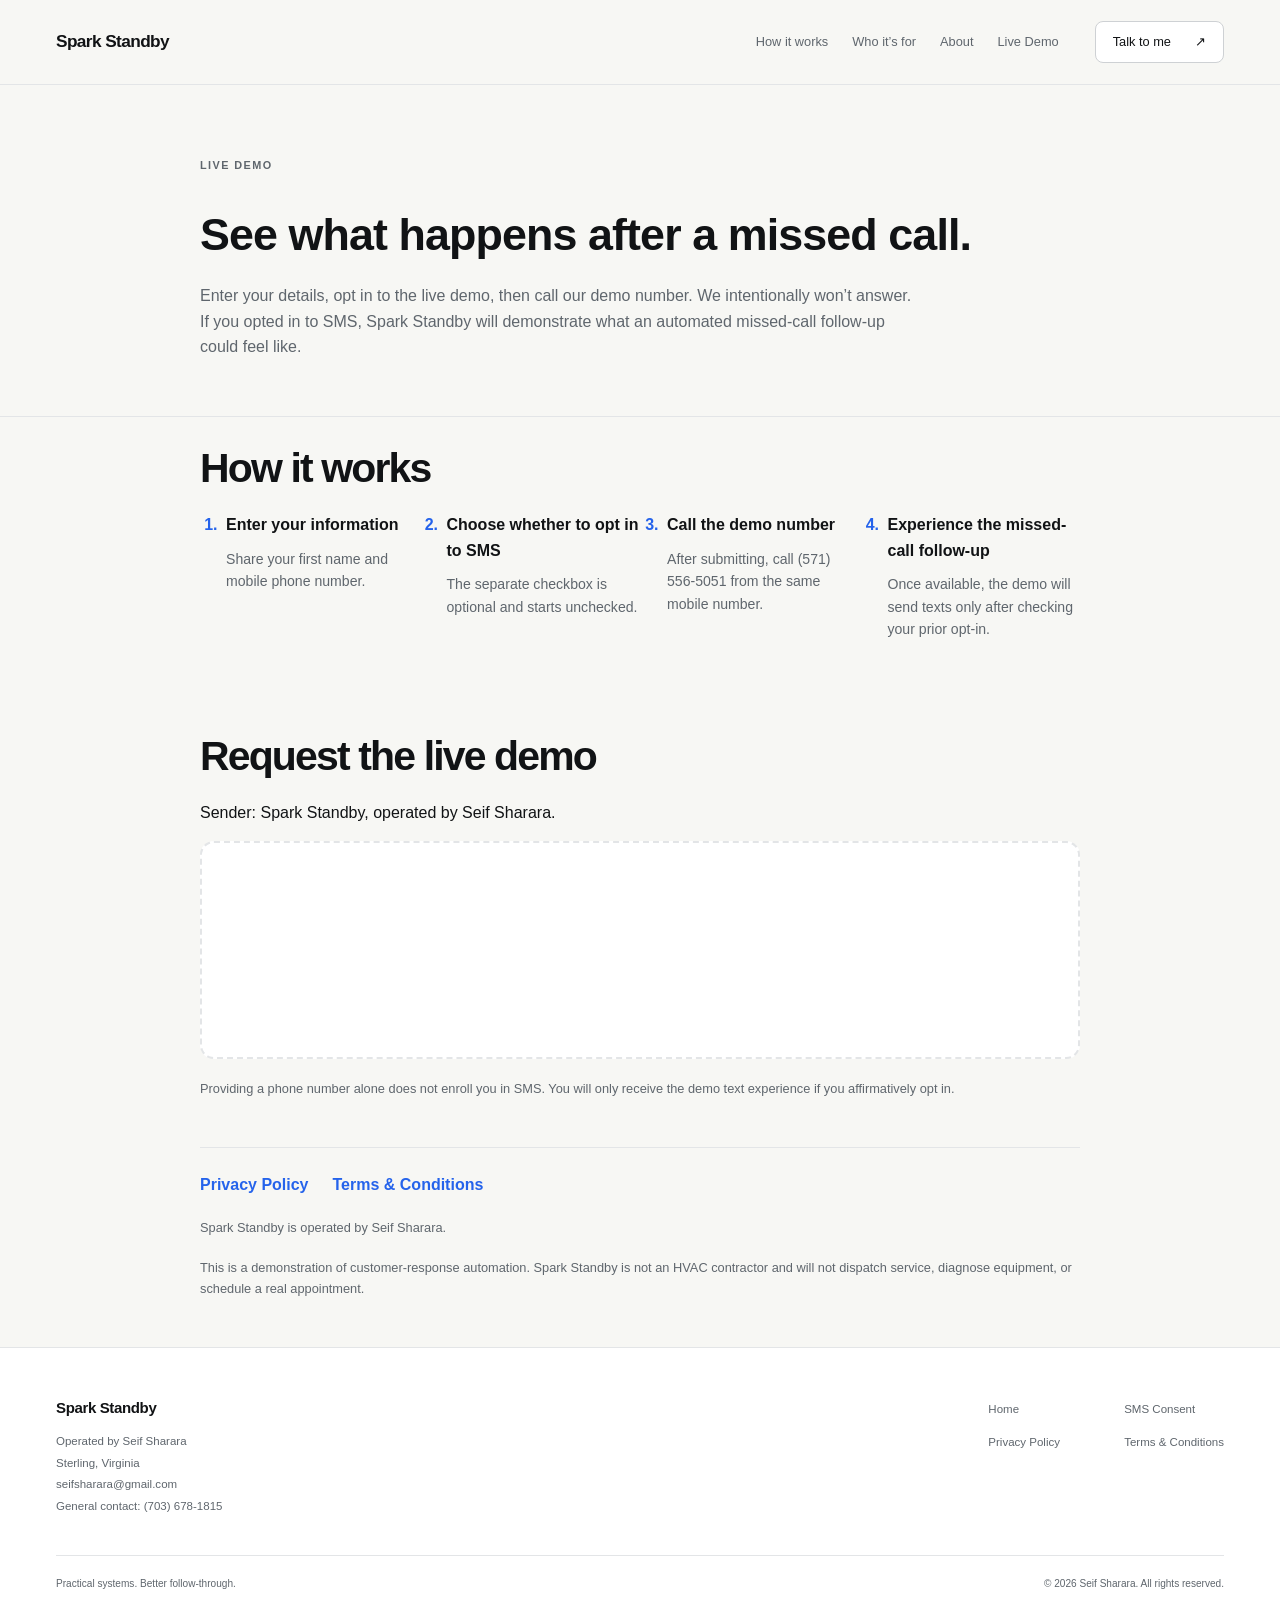
==== commit dad1315e: "Embed HighLevel live demo opt-in form" ====
--- a/demo/index.html
+++ b/demo/index.html
@@ -23,7 +23,6 @@
     <header class="page-header"><div class="container live-demo-content">
       <p class="eyebrow">LIVE DEMO</p><h1>See what happens after a missed call.</h1>
       <p class="lead">Enter your details, opt in to the live demo, then call our demo number. We intentionally won’t answer. If you opted in to SMS, Spark Standby will demonstrate what an automated missed-call follow-up could feel like.</p>
-      <p class="fact-panel"><strong>Not yet available.</strong> The live demo is being prepared. SMS enrollment is not available on this site yet, and the demo messaging workflow still needs to be connected and tested.</p>
     </div></header>
     <section class="live-demo-section" aria-labelledby="live-steps-title"><div class="container live-demo-content">
       <h2 id="live-steps-title">How it works</h2>
@@ -37,10 +36,27 @@
     <section class="live-demo-section" aria-labelledby="demo-form-title"><div class="container live-demo-content">
       <h2 id="demo-form-title">Request the live demo</h2>
       <p>Sender: Spark Standby, operated by Seif Sharara.</p>
-      <div id="highlevel-form-container" class="demo-form-placeholder" role="region" aria-labelledby="form-unavailable-title">
-        <!-- TODO: Replace this entire placeholder with the actual HighLevel form embed (First Name, Phone, separate unchecked optional non-marketing SMS consent). Configure successful submission redirect to /demo/ready/ in HighLevel. Verify consent is recorded there before enabling the live workflow. Do not add local consent state. -->
-        <h3 id="form-unavailable-title">Demo form not connected yet</h3>
-        <p>This is a placeholder for the live demo form. It does not collect information, record consent, or submit a request. Please return when enrollment is available.</p>
+      <div id="highlevel-form-container" class="demo-form-placeholder" role="region" aria-labelledby="demo-form-title">
+        <iframe
+          src="https://api.leadconnectorhq.com/widget/form/5WP9sjNGRUWmi2fYcQGk"
+          style="width:100%;height:100%;border:none;border-radius:8px"
+          id="inline-5WP9sjNGRUWmi2fYcQGk"
+          data-layout="{'id':'INLINE'}"
+          data-trigger-type="alwaysShow"
+          data-trigger-value=""
+          data-activation-type="alwaysActivated"
+          data-activation-value=""
+          data-deactivation-type="neverDeactivate"
+          data-deactivation-value=""
+          data-form-name="Spark Standby Live Demo Opt-In"
+          data-height="448"
+          data-layout-iframe-id="inline-5WP9sjNGRUWmi2fYcQGk"
+          data-form-id="5WP9sjNGRUWmi2fYcQGk"
+          data-cookie-consent="true"
+          data-cookie-consent-provider="auto"
+          title="Spark Standby Live Demo Opt-In"
+        ></iframe>
+        <script src="https://link.msgsndr.com/js/form_embed.js"></script>
       </div>
       <p class="small-note">Providing a phone number alone does not enroll you in SMS. You will only receive the demo text experience if you affirmatively opt in.</p>
       <div class="legal-links"><a href="/privacy/">Privacy Policy</a><a href="/terms/">Terms &amp; Conditions</a></div>
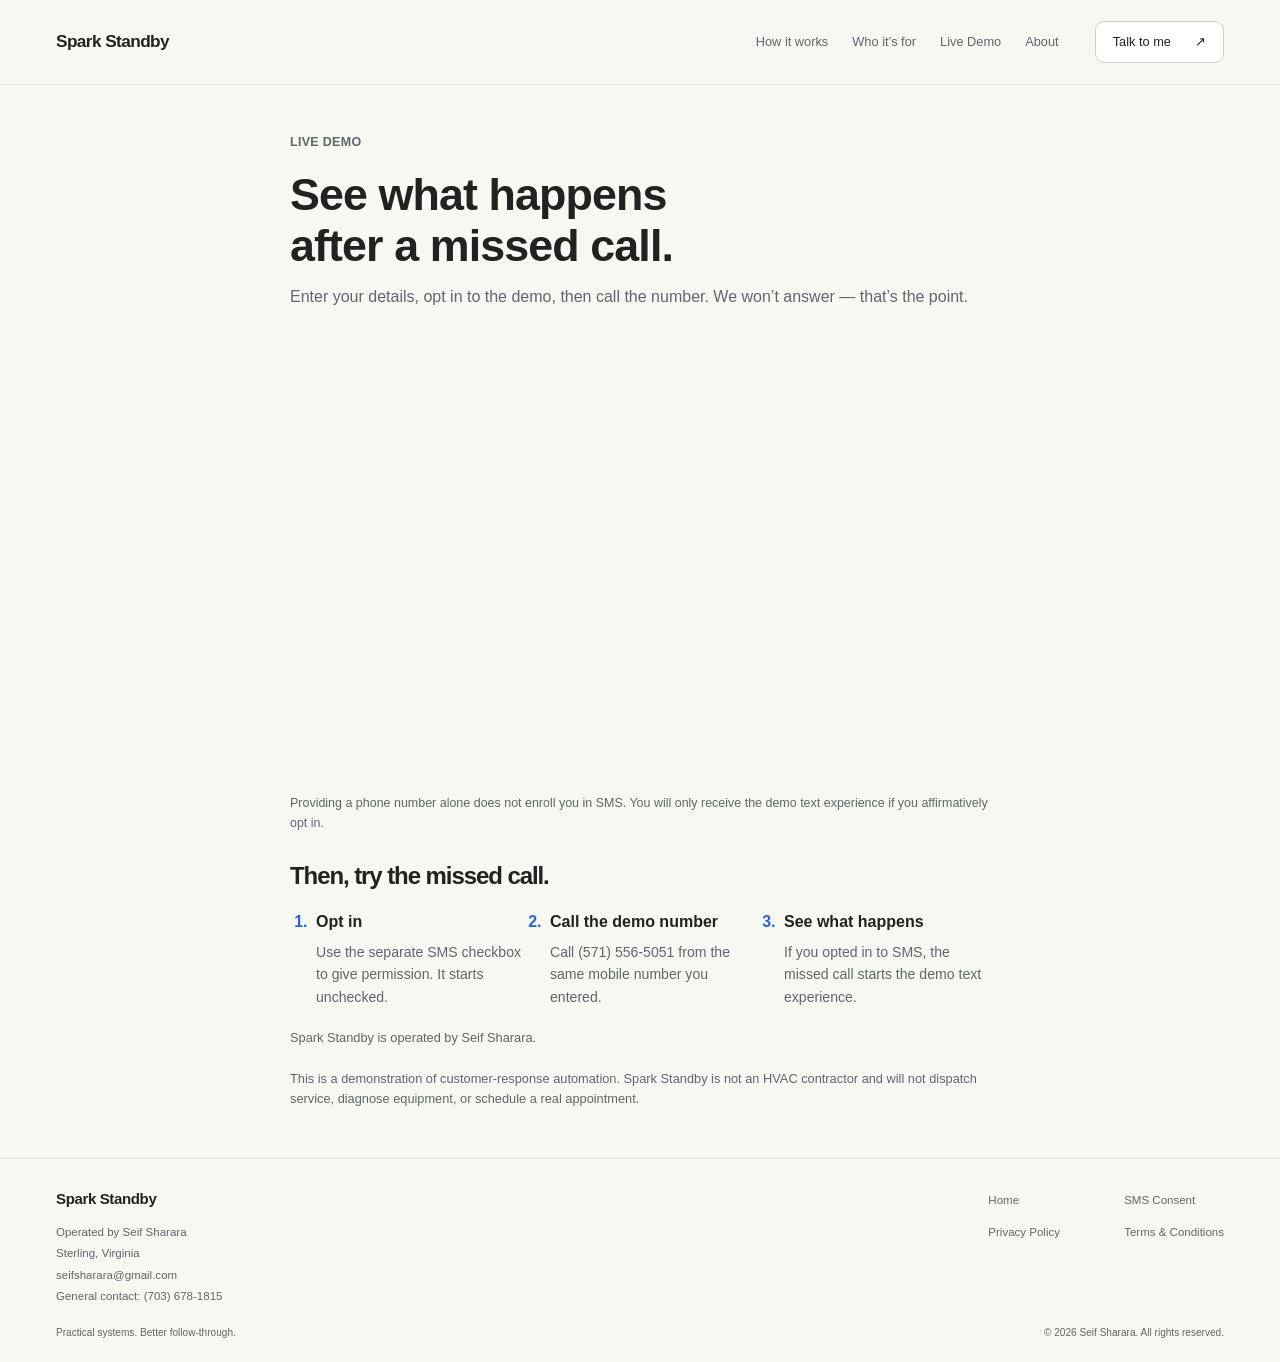
==== commit 975238ce: "Refine Spark Standby site, simulation, and entry motion" ====
--- a/demo/index.html
+++ b/demo/index.html
@@ -16,27 +16,17 @@
   <link rel="stylesheet" href="/css/styles.css">
   <script src="/js/config.js" defer></script>
 </head>
-<body>
+<body class="live-demo-page">
   <a class="skip-link" href="#main">Skip to content</a>
   <div id="site-header"></div>
   <main id="main">
     <header class="page-header"><div class="container live-demo-content">
       <p class="eyebrow">LIVE DEMO</p><h1>See what happens after a missed call.</h1>
-      <p class="lead">Enter your details, opt in to the live demo, then call our demo number. We intentionally won’t answer. If you opted in to SMS, Spark Standby will demonstrate what an automated missed-call follow-up could feel like.</p>
+      <p class="lead">Enter your details, opt in to the demo, then call the number. We won’t answer — that’s the point.</p>
     </div></header>
-    <section class="live-demo-section" aria-labelledby="live-steps-title"><div class="container live-demo-content">
-      <h2 id="live-steps-title">How it works</h2>
-      <ol class="live-demo-steps">
-        <li><strong>Enter your information</strong><p>Share your first name and mobile phone number.</p></li>
-        <li><strong>Choose whether to opt in to SMS</strong><p>The separate checkbox is optional and starts unchecked.</p></li>
-        <li><strong>Call the demo number</strong><p>After submitting, call (571) 556-5051 from the same mobile number.</p></li>
-        <li><strong>Experience the missed-call follow-up</strong><p>Once available, the demo will send texts only after checking your prior opt-in.</p></li>
-      </ol>
-    </div></section>
     <section class="live-demo-section" aria-labelledby="demo-form-title"><div class="container live-demo-content">
-      <h2 id="demo-form-title">Request the live demo</h2>
-      <p>Sender: Spark Standby, operated by Seif Sharara.</p>
-      <div id="highlevel-form-container" class="demo-form-placeholder" role="region" aria-labelledby="demo-form-title">
+      <h2 id="demo-form-title" class="sr-only">Request the live demo</h2>
+      <div id="highlevel-form-container" class="demo-form-embed" role="region" aria-labelledby="demo-form-title">
         <iframe
           src="https://api.leadconnectorhq.com/widget/form/5WP9sjNGRUWmi2fYcQGk"
           style="width:100%;height:100%;border:none;border-radius:8px"
@@ -59,7 +49,14 @@
         <script src="https://link.msgsndr.com/js/form_embed.js"></script>
       </div>
       <p class="small-note">Providing a phone number alone does not enroll you in SMS. You will only receive the demo text experience if you affirmatively opt in.</p>
-      <div class="legal-links"><a href="/privacy/">Privacy Policy</a><a href="/terms/">Terms &amp; Conditions</a></div>
+      <div class="live-demo-followup" aria-labelledby="live-steps-title">
+        <h2 id="live-steps-title">Then, try the missed call.</h2>
+        <ol class="live-demo-steps">
+          <li><strong>Opt in</strong><p>Use the separate SMS checkbox to give permission. It starts unchecked.</p></li>
+          <li><strong>Call the demo number</strong><p>Call (571) 556-5051 from the same mobile number you entered.</p></li>
+          <li><strong>See what happens</strong><p>If you opted in to SMS, the missed call starts the demo text experience.</p></li>
+        </ol>
+      </div>
       <p class="small-note">Spark Standby is operated by Seif Sharara.</p>
       <p class="small-note">This is a demonstration of customer-response automation. Spark Standby is not an HVAC contractor and will not dispatch service, diagnose equipment, or schedule a real appointment.</p>
     </div></section>
--- a/css/styles.css
+++ b/css/styles.css
@@ -1,18 +1,18 @@
 /* Shared visual system: warm neutrals, blue actions, semantic green. */
 :root {
-  --color-bg: #F7F7F4;
+  --color-bg: #F8F8F3;
   --color-surface: #FFFFFF;
-  --color-text: #111315;
+  --color-text: #202322;
   --color-text-muted: #5F666D;
   --color-primary: #2563EB;
   --color-primary-dark: #1D4ED8;
   --color-primary-light: #2563EB;
   --color-accent: #16A36A;
-  --color-border: #E3E5E7;
+  --color-border: #E5E6E0;
   --color-callout-bg: #EFF4FF;
   --color-callout-border: #D5E1FA;
   --color-ink: #111315;
-  --radius: 14px;
+  --radius: 18px;
   --radius-sm: 9px;
   --max-width: 1248px;
   --font-sans: Inter, -apple-system, BlinkMacSystemFont, "Segoe UI", Helvetica, Arial, sans-serif;
@@ -37,12 +37,12 @@
 h1, h2, h3, h4 { text-wrap: balance; }
 h2 { font-size: clamp(2rem, 3.2vw, 2.8rem); line-height: 1.15; letter-spacing: -.045em; font-weight: 600; margin-bottom: 20px; }
 h3 { font-size: 1.15rem; line-height: 1.4; letter-spacing: -.025em; font-weight: 600; }
-section { padding: 80px 0; }
-.section { padding: 92px 0; }
-.eyebrow, .section-tag { color: var(--color-text-muted); text-transform: uppercase; font-size: .68rem; font-weight: 600; letter-spacing: .13em; line-height: 1.6; margin-bottom: 25px; display: flex; align-items: center; gap: 10px; }
+section { padding: 56px 0; }
+.section { padding: 60px 0; }
+.eyebrow, .section-tag { color: var(--color-text-muted); text-transform: none; font-size: .78rem; font-weight: 600; letter-spacing: .025em; line-height: 1.6; margin-bottom: 16px; display: flex; align-items: center; gap: 10px; }
 .small-line { width: 18px; height: 2px; background: var(--color-primary); display: inline-block; flex-shrink: 0; }
-.section-heading { margin-bottom: 40px; }
-.split-heading { display: grid; grid-template-columns: 1.3fr 1fr; align-items: end; gap: 80px; }
+.section-heading { margin-bottom: 28px; }
+.split-heading { display: grid; grid-template-columns: 1.2fr 1fr; align-items: end; gap: 48px; }
 .split-heading h2 { margin: 0; }
 .split-heading > p { color: var(--color-text-muted); max-width: 370px; margin: 0 0 3px auto; font-size: .97rem; }
 .section-intro { color: var(--color-text-muted); max-width: 510px; margin-bottom: 28px; }
@@ -57,33 +57,33 @@
 .primary-nav { display: flex; align-items: center; gap: 24px; }
 .primary-nav a { color: var(--color-text-muted); font-size: .8rem; text-decoration: none; padding: 8px 0; }
 .primary-nav a:hover { color: var(--color-primary); }
-.primary-nav .nav-cta { display: flex; gap: 24px; align-items: center; margin-left: 12px; border: 1px solid #CED1D4; padding: 10px 17px; border-radius: 8px; color: var(--color-text); background: var(--color-surface); }
+.primary-nav .nav-cta { display: flex; gap: 24px; align-items: center; margin-left: 12px; border: 1px solid #CED1D4; padding: 10px 17px; border-radius: var(--radius-sm); color: var(--color-text); background: var(--color-surface); }
 .nav-cta:hover { border-color: var(--color-primary); }
-.nav-toggle { display: none; width: 44px; height: 44px; background: transparent; border: 1px solid var(--color-border); border-radius: 8px; align-items: center; justify-content: center; flex-direction: column; gap: 5px; }
+.nav-toggle { display: none; width: 44px; height: 44px; background: transparent; border: 1px solid var(--color-border); border-radius: var(--radius-sm); align-items: center; justify-content: center; flex-direction: column; gap: 5px; }
 .nav-toggle span { width: 18px; height: 2px; background: var(--color-text); }
 /* Actions */
 .cta-row { display: flex; flex-wrap: wrap; gap: 12px; }
-.btn { display: inline-flex; align-items: center; justify-content: center; gap: 20px; min-height: 49px; padding: 12px 20px; border: 1px solid transparent; border-radius: var(--radius-sm); font-size: .82rem; font-weight: 600; text-decoration: none; transition: background .18s, border-color .18s; line-height: 1.5; }
+.btn { display: inline-flex; align-items: center; justify-content: center; gap: 20px; min-height: 48px; padding: 12px 20px; border: 1px solid transparent; border-radius: var(--radius-sm); font-size: .82rem; font-weight: 600; text-decoration: none; transition: background .18s, border-color .18s; line-height: 1.5; }
 .btn span { font-size: 1.1rem; }
 .btn-primary { color: white; background: var(--color-primary); }
 .btn-primary:hover { color: white; background: var(--color-primary-dark); }
-.btn-secondary { background: white; color: var(--color-text); border-color: #CED1D4; }
-.btn-secondary:hover { color: var(--color-text); border-color: var(--color-text-muted); background: var(--color-bg); }
+.btn-secondary { background: var(--color-callout-bg); color: var(--color-primary-dark); border-color: var(--color-primary); }
+.btn-secondary:hover { color: white; border-color: var(--color-primary-dark); background: var(--color-primary-dark); }
 .text-link, .text-button { display: inline-flex; align-items: center; gap: 22px; font-size: .85rem; font-weight: 600; text-decoration: none; }
 .text-button { border: 0; background: none; color: var(--color-primary); padding: 12px 0; min-height: 44px; }
 /* Hero */
-.hero { padding: 76px 0 0; overflow: clip; }
-.hero-layout { display: grid; grid-template-columns: 1.13fr 1fr; gap: 70px; align-items: center; }
+.hero { padding: 56px 0 64px; overflow: clip; }
+.hero-layout { display: grid; grid-template-columns: 1.13fr 1fr; gap: 48px; align-items: center; }
 .hero .eyebrow { margin-bottom: 24px; font-size: .64rem; }
-.hero h1 { max-width: 620px; font-size: clamp(2.5rem, 4.2vw, 3.8rem); line-height: 1.07; letter-spacing: -.055em; font-weight: 600; margin-bottom: 26px; text-wrap: initial; }
+.hero h1 { max-width: 620px; font-size: clamp(2.5rem, 4.2vw, 3.8rem); line-height: 1.07; letter-spacing: -.055em; font-weight: 600; margin-bottom: 22px; text-wrap: initial; }
 .hero h1 span { color: var(--color-primary); }
-.hero .lead { color: var(--color-text-muted); max-width: 480px; font-size: .97rem; line-height: 1.8; margin-bottom: 30px; }
+.hero .lead { color: var(--color-text-muted); max-width: 480px; font-size: .97rem; line-height: 1.7; margin-bottom: 24px; }
 .hero-tagline { font-size: .94rem; font-weight: 550; margin: 0 0 12px; }
 .hero-visual { padding: 30px 10px 24px; position: relative; }
 .hero-visual::before { content: ""; position: absolute; inset: -60px -70px; z-index: -1; background-image: linear-gradient(#E3E5E750 1px, transparent 1px), linear-gradient(90deg, #E3E5E750 1px, transparent 1px); background-size: 28px 28px; mask-image: radial-gradient(ellipse, black 35%, transparent 72%); }
 .visual-topline { display: flex; justify-content: space-between; color: var(--color-text-muted); font-size: .56rem; letter-spacing: .11em; margin: 0 0 24px 12px; }
 .visual-topline > span:last-child { font-size: 1rem; line-height: 1; }
-.call-preview { display: flex; gap: 13px; align-items: center; padding: 21px 20px; background: var(--color-text); color: white; border-radius: 12px; }
+.call-preview { display: flex; gap: 13px; align-items: center; padding: 21px 20px; background: var(--color-text); color: white; border-radius: var(--radius); }
 .line-icon { width: 38px; height: 38px; border: 1px solid #FFFFFF28; border-radius: 9px; display: grid; place-items: center; }
 .line-icon svg { width: 20px; height: 20px; }
 .call-preview strong { display: block; font-size: .8rem; font-weight: 550; }
@@ -93,7 +93,7 @@
 .connection > span { width: 1px; height: 100%; background: #C4C9D1; position: relative; }
 .connection > span::after { position: absolute; content: ""; width: 5px; height: 5px; border-right: 1px solid #C4C9D1; border-bottom: 1px solid #C4C9D1; transform: rotate(45deg); bottom: 1px; left: -2px; }
 .connection p { color: var(--color-text-muted); font-size: .61rem; margin: 0; }
-.text-preview { margin-left: 30px; padding: 22px; border: 1px solid var(--color-border); border-radius: 14px; background: white; box-shadow: 0 4px 16px #11131504; }
+.text-preview { margin-left: 30px; padding: 22px; border: 1px solid var(--color-border); border-radius: var(--radius); background: white; box-shadow: 0 4px 16px #11131504; }
 .preview-heading { display: flex; align-items: center; gap: 9px; padding-bottom: 18px; }
 .preview-heading strong { font-size: .65rem; font-weight: 600; }
 .preview-heading > span:last-child { margin-left: auto; font-size: .55rem; color: var(--color-text-muted); }
@@ -105,26 +105,10 @@
 .preview-status { font-size: .62rem; display: flex; align-items: center; gap: 6px; margin-top: 21px; color: var(--color-text-muted); }
 .success-dot { width: 6px; height: 6px; display: inline-block; border-radius: 50%; background: var(--color-accent); flex-shrink: 0; }
 .visual-bottomline { display: flex; justify-content: space-between; margin: 20px 0 0 30px; font-size: .56rem; color: var(--color-text-muted); }
-.industry-strip { border-top: 1px solid var(--color-border); margin-top: 60px; padding: 25px 0; display: flex; justify-content: space-between; align-items: center; gap: 24px; }
-.industry-strip > span { font-size: .57rem; letter-spacing: .09em; color: var(--color-text-muted); }
-.industry-strip p { font-size: .79rem; font-weight: 500; margin: 0; }
-.industry-strip i { color: #ADB2B6; font-style: normal; margin: 0 16px; }
 /* The problem */
-#problem { border-top: 1px solid var(--color-border); background: white; }
-.journey-table { border: 1px solid var(--color-border); border-radius: 12px; overflow: hidden; }
-.journey-row { display: grid; grid-template-columns: 195px 1fr; align-items: center; padding: 27px 24px; gap: 20px; }
-.journey-row + .journey-row { border-top: 1px solid var(--color-border); }
-.journey-row h3 { font-size: .73rem; margin: 0; }
-.journey-row ol { display: flex; align-items: center; justify-content: space-between; gap: 18px; list-style: none; margin: 0; padding: 0; }
-.journey-row li { position: relative; color: var(--color-text-muted); font-size: .7rem; }
-.journey-row li + li::before { content: "→"; color: #A2A8AD; position: absolute; left: -17px; }
-.journey-row .journey-end { font-weight: 600; }
-.journey-end span { margin-left: 6px; }
-.journey-row.improved { background: #F8FAFE; }
-.improved .journey-end { color: var(--color-primary); }
-.improved .journey-end span { color: var(--color-accent); }
+#how-it-works { background: var(--color-surface); }
 /* Interactive product demo */
-.demo-workspace { background: white; border: 1px solid var(--color-border); border-radius: 16px; overflow: hidden; }
+.demo-workspace { background: white; border: 1px solid var(--color-border); border-radius: var(--radius); overflow: hidden; }
 .workspace-toolbar { display: flex; align-items: center; justify-content: space-between; gap: 12px; padding: 14px 24px; border-bottom: 1px solid var(--color-border); }
 .workspace-toolbar > div { display: flex; align-items: center; gap: 12px; }
 .workspace-toolbar strong { font-size: .75rem; font-weight: 600; }
@@ -133,7 +117,7 @@
 .reset-button { border: 0; background: none; font-size: .7rem; color: var(--color-text-muted); min-height: 44px; padding: 6px; display: flex; gap: 7px; align-items: center; }
 .reset-button:hover { color: var(--color-primary); }
 .reset-button > span { font-size: 1.1rem; }
-.demo-layout { display: grid; grid-template-columns: 1fr 1fr; min-height: 660px; padding: 36px 64px; gap: 64px; align-items: center; background-image: linear-gradient(#E3E5E71A 1px, transparent 1px), linear-gradient(90deg, #E3E5E71A 1px, transparent 1px); background-size: 32px 32px; }
+.demo-layout { display: grid; grid-template-columns: 1fr 1fr; min-height: 620px; padding: 28px 44px; gap: 44px; align-items: center; background: #FCFCF9; }
 .demo-guide .eyebrow { font-size: .6rem; margin-bottom: 18px; }
 .demo-guide h3 { font-size: 1.75rem; letter-spacing: -.04em; line-height: 1.2; margin-bottom: 16px; }
 .demo-guide > p:not(.eyebrow) { color: var(--color-text-muted); font-size: .84rem; max-width: 320px; }
@@ -155,14 +139,15 @@
 .call-screen { text-align: center; padding: 26px 16px 0; }
 .call-route { font-size: .56rem; letter-spacing: .14em; color: #B1B6BD; margin-bottom: 34px; }
 .call-state { font-size: .72rem; color: #B1B6BD; margin-bottom: 20px; }
-.caller-avatar { height: 86px; width: 86px; display: grid; place-items: center; margin: 0 auto 25px; border: 1px solid #4D5156; outline: 1px solid #FFFFFF0D; outline-offset: 10px; border-radius: 50%; color: #E4E5E7; background: #25282D; font-size: 1.5rem; font-weight: 400; animation: call-pulse 2.5s ease-in-out 2; }
+.caller-avatar { height: 86px; width: 86px; display: grid; place-items: center; margin: 0 auto 25px; border: 1px solid #4D5156; outline: 1px solid #FFFFFF0D; outline-offset: 10px; border-radius: 50%; color: #E4E5E7; background: #25282D; font-size: 1.5rem; font-weight: 400; }
 .call-screen h4 { font-size: 1.55rem; letter-spacing: -.04em; font-weight: 450; margin-bottom: 4px; }
 .caller-description { font-size: .6rem; color: #B1B6BD; }
 .call-action { margin-top: 47px; }
-.miss-call { display: inline-flex; align-items: center; gap: 14px; background: #30343A; color: white; border: 1px solid #555A62; padding: 12px 27px; border-radius: 9px; font-size: .78rem; }
-.miss-call:hover { background: #414751; border-color: #969DA7; }
+.miss-call { min-height: 48px; font-weight: 600; display: inline-flex; align-items: center; gap: 14px; background: var(--color-primary); color: white; border: 1px solid #6190F5; padding: 12px 27px; border-radius: var(--radius-sm); font-size: .78rem; }
+.miss-call:hover { background: var(--color-primary-dark); border-color: #8EAEF6; }
+.miss-call:disabled { opacity: .65; }
 .miss-call svg { width: 22px; height: 22px; }
-.call-action p { color: #A6ADB5; font-size: .58rem; margin-top: 12px; }
+.call-action p { color: #CFD4DE; font-size: .7rem; margin-top: 12px; }
 .phone-home { position: absolute; bottom: 7px; left: calc(50% - 45px); width: 90px; height: 4px; border-radius: 8px; background: #84888E; }
 .device-caption { font-size: .62rem; color: var(--color-text-muted); text-align: center; margin: 18px 0 0; }
 .phone-shell.is-messaging { background: white; }
@@ -171,21 +156,19 @@
 .sms-header strong { font-size: .64rem; font-weight: 600; display: block; }
 .sms-header small { display: block; font-size: .55rem; color: var(--color-text-muted); }
 .messages { min-height: 0; flex: 1; overflow-y: auto; overscroll-behavior: contain; padding: 14px 12px 0; scrollbar-width: thin; }
-.messages .message { font-size: .7rem; padding: 9px 11px; animation: message-in .3s var(--ease); }
+.messages .message { font-size: .78rem; padding: 9px 11px; animation: message-in .3s var(--ease); }
 .message-meta { color: var(--color-text-muted); text-align: center; font-size: .56rem; margin: 0 0 12px; }
 .reply-area { min-height: 112px; flex-shrink: 0; padding: 10px 12px 6px; border-top: 1px solid var(--color-border); background: white; }
-.reply-area > p { font-size: .51rem; color: var(--color-text-muted); letter-spacing: .08em; margin-bottom: 7px; }
+.reply-area > p { font-size: .62rem; color: var(--color-text-muted); letter-spacing: .015em; margin-bottom: 7px; }
 .reply-choices { display: flex; flex-wrap: wrap; gap: 6px; }
-.reply-choices button { min-height: 40px; border: 1px solid #CFDAF3; background: white; color: var(--color-primary-dark); text-align: left; border-radius: 7px; font-size: .68rem; padding: 8px 10px; flex-grow: 1; line-height: 1.4; }
+.reply-choices button { min-height: 44px; border: 1px solid #CFDAF3; background: white; color: var(--color-primary-dark); text-align: left; border-radius: var(--radius-sm); font-size: .76rem; padding: 8px 10px; flex-grow: 1; line-height: 1.4; }
 .reply-choices button:hover { background: var(--color-callout-bg); border-color: var(--color-primary); }
 .reply-choices button:focus-visible { outline-offset: 1px; outline-width: 2px; }
 .typing-indicator { display: flex; gap: 4px; width: 47px; }
-.typing-indicator span { width: 4px; height: 4px; border-radius: 50%; background: #8994A9; animation: typing 1s infinite; }
-.typing-indicator span:nth-child(2) { animation-delay: .15s; }
-.typing-indicator span:nth-child(3) { animation-delay: .3s; }
+.typing-indicator span { width: 4px; height: 4px; border-radius: 50%; background: #8994A9; }
 .workspace-footnote { padding: 14px 24px; border-top: 1px solid var(--color-border); color: var(--color-text-muted); font-size: .62rem; line-height: 1.8; }
 .workspace-footnote a { white-space: nowrap; margin-left: 5px; }
-.owner-panel { border: 1px solid var(--color-border); border-radius: 12px; background: white; overflow: hidden; animation: message-in .36s var(--ease); }
+.owner-panel { border: 1px solid var(--color-border); border-radius: var(--radius); background: white; overflow: hidden; animation: message-in .36s var(--ease); }
 .owner-heading { display: flex; align-items: center; gap: 7px; background: #F8FAF9; border-bottom: 1px solid var(--color-border); padding: 16px 20px; font-size: .68rem; font-weight: 600; }
 .owner-heading .demo-label { margin-left: auto; }
 .lead-person { display: flex; align-items: center; gap: 13px; padding: 25px 22px 20px; }
@@ -194,16 +177,16 @@
 .lead-person p { color: var(--color-text-muted); font-size: .71rem; margin: 0; }
 .lead-summary { padding: 0 22px; }
 .lead-summary .eyebrow { font-size: .54rem; margin-bottom: 8px; }
-.lead-summary p { font-size: .78rem; }
-.lead-next { margin: 20px 22px; padding: 14px; border: 1px solid var(--color-border); border-radius: 8px; background: var(--color-bg); }
-.lead-next span, .lead-next strong { display: block; font-size: .65rem; }
+.lead-summary p { font-size: .94rem; line-height: 1.6; }
+.lead-next { margin: 20px 22px; padding: 14px; border: 1px solid var(--color-border); border-radius: var(--radius-sm); background: var(--color-bg); }
+.lead-next span, .lead-next strong { display: block; font-size: .84rem; }
 .lead-next span { color: var(--color-text-muted); font-size: .58rem; margin-bottom: 3px; }
 .lead-next p { color: var(--color-text-muted); font-size: .6rem; margin: 4px 0 0; }
 .workflow-statuses { list-style: none; padding: 0 22px; margin-bottom: 20px; display: grid; grid-template-columns: 1fr 1fr; gap: 12px; }
-.workflow-statuses li { font-size: .61rem; color: var(--color-text-muted); display: flex; align-items: center; gap: 7px; }
+.workflow-statuses li { font-size: .72rem; color: var(--color-text-muted); display: flex; align-items: center; gap: 7px; }
 .workflow-statuses li::before { content: ""; width: 14px; height: 14px; border: 1px solid var(--color-border); border-radius: 50%; flex-shrink: 0; text-align: center; line-height: 14px; font-size: .56rem; }
 .workflow-statuses li.done::before { content: "✓"; background: var(--color-accent); color: white; border-color: var(--color-accent); }
-.owner-note { color: var(--color-text-muted); padding: 0 22px; margin-bottom: 5px; font-size: .56rem; }
+.owner-note { color: var(--color-text-muted); padding: 0 22px; margin-bottom: 5px; font-size: .72rem; }
 .owner-panel > .text-button { margin: 0 22px 14px; font-size: .66rem; }
 .demo-result { border-top: 1px solid var(--color-border); display: flex; align-items: center; justify-content: space-between; gap: 20px; padding: 30px 40px; background: #F8FAFE; animation: message-in .36s var(--ease); }
 .demo-result p { margin: 0; font-size: 1.35rem; line-height: 1.4; letter-spacing: -.025em; }
@@ -221,7 +204,6 @@
 .reply-choices .reveal-button { background: var(--color-primary); border-color: var(--color-primary); color: white; text-align: center; }
 .reply-choices .reveal-button:hover { background: var(--color-primary-dark); color: white; }
 .workflow-statuses li.done { color: var(--color-text); }
-.workflow-statuses li.done::before { animation: status-settle 220ms var(--ease); }
 .owner-panel { scroll-margin-top: 100px; }
 .owner-panel:focus:not(:focus-visible) { outline: none; }
 .demo-result-actions { display: flex; flex-direction: column; align-items: flex-start; gap: 3px; }
@@ -231,38 +213,13 @@
 .demo-consent-details summary::after { content: " +"; text-decoration: none; }
 .demo-consent-details[open] summary::after { content: " −"; }
 .demo-consent-details p { margin: 10px 0 0; max-width: 760px; }
-@keyframes status-settle { from { transform: scale(.8); } to { transform: scale(1); } }
 
 /* Process, comparison and industries */
-#how-it-works { border-top: 1px solid var(--color-border); }
-.how-steps { display: grid; grid-template-columns: repeat(5, 1fr); gap: 30px; list-style: none; padding: 0; margin: 0; }
-.step-number { display: block; color: var(--color-primary); font-size: .7rem; border-top: 1px solid #C9CDD3; padding-top: 18px; margin-bottom: 25px; }
-.how-steps h3 { font-size: .92rem; line-height: 1.45; margin-bottom: 12px; text-wrap: initial; }
-.how-steps p { font-size: .8rem; color: var(--color-text-muted); margin: 0; }
-.comparison-section { background: white; border-block: 1px solid var(--color-border); }
-.comparison-layout { display: grid; grid-template-columns: .85fr 1.3fr; gap: 86px; align-items: center; }
-.comparison-table { border: 1px solid var(--color-border); border-radius: 12px; overflow: hidden; }
-.comparison-row { display: grid; grid-template-columns: 1fr 1fr; }
-.comparison-row + .comparison-row { border-top: 1px solid var(--color-border); }
-.comparison-row > div { padding: 17px 20px; font-size: .73rem; color: var(--color-text-muted); }
-.comparison-row > div + div { background: #F8FAFE; color: var(--color-text); border-left: 1px solid var(--color-border); }
-.comparison-head > div { font-weight: 600; color: var(--color-text); padding-block: 22px; }
-.comparison-head .small-line { width: 10px; vertical-align: middle; margin-right: 5px; }
-.industry-grid { display: grid; grid-template-columns: repeat(3, minmax(0, 1fr)); gap: 16px; }
-.industry-card { min-width: 0; border: 1px solid var(--color-border); border-radius: 12px; padding: 29px; background: white; }
-.industry-card svg { width: 29px; height: 29px; color: var(--color-primary); margin-bottom: 21px; }
-.industry-card h3 { font-size: .95rem; margin-bottom: 9px; }
-.industry-card p { font-size: .8rem; color: var(--color-text-muted); margin: 0; }
-.expansion-section { padding-top: 20px; }
-.expansion-layout { display: grid; grid-template-columns: 1fr 1fr; gap: 86px; border-top: 1px solid var(--color-border); padding-top: 64px; }
-.expansion-list { display: grid; grid-template-columns: 1fr 1fr; align-content: start; }
-.expansion-list > span { border-bottom: 1px solid var(--color-border); padding: 16px 5px 16px 0; font-size: .78rem; }
-.expansion-list > span::before { content: "+"; color: var(--color-primary); padding-right: 12px; }
-.expansion-list p { grid-column: 1 / -1; font-size: .66rem; color: var(--color-text-muted); margin: 22px 0 0; }
+
 /* Founder and closing contact */
-#about { background: white; border-block: 1px solid var(--color-border); }
-.about-layout { display: grid; grid-template-columns: .7fr 1.3fr; gap: 100px; align-items: center; }
-.founder-card { border: 1px solid var(--color-border); border-radius: 14px; background: var(--color-bg); padding: 35px; min-height: 345px; display: flex; flex-direction: column; justify-content: space-between; }
+#about { background: white; }
+.about-layout { display: grid; grid-template-columns: .65fr 1.35fr; gap: 48px; align-items: center; }
+.founder-card { border: 1px solid var(--color-border); border-radius: var(--radius); background: var(--color-bg); padding: 35px; min-height: 300px; display: flex; flex-direction: column; justify-content: space-between; }
 .founder-monogram { font-size: 6.7rem; font-weight: 550; line-height: 1; letter-spacing: -.08em; padding: 5px 0 34px; }
 .founder-monogram span { color: var(--color-primary); }
 .founder-card strong { font-size: 1rem; font-weight: 600; }
@@ -270,18 +227,12 @@
 .founder-location { display: flex; justify-content: space-between; font-size: .66rem; border-top: 1px solid #DADDDD; padding-top: 18px; color: var(--color-text-muted); }
 .about-copy > p:not(.eyebrow) { color: var(--color-text-muted); font-size: .9rem; line-height: 1.85; }
 .about-copy .text-link { margin-top: 10px; }
-.contact-section { padding-bottom: 0; }
-.contact-heading { text-align: center; }
-.contact-heading .eyebrow { justify-content: center; }
-.contact-heading h2 { font-size: clamp(2.2rem, 4vw, 3.6rem); }
-.contact-heading > p:not(.eyebrow) { color: var(--color-text-muted); font-size: .9rem; margin-bottom: 29px; }
-.contact-heading .btn { min-width: 160px; }
-.contact-details { display: flex; justify-content: center; gap: 80px; padding: 36px 0; margin-top: 65px; border-top: 1px solid var(--color-border); }
+.contact-details { display: flex; flex-wrap: wrap; gap: 20px 36px; padding: 0; margin-top: 22px; }
 .contact-details span { font-size: .62rem; display: block; color: var(--color-text-muted); margin-bottom: 4px; }
 .contact-details a, .contact-details p { color: var(--color-text); font-size: .78rem; text-decoration: none; margin: 0; }
 .contact-details a:hover { color: var(--color-primary); }
 /* Footer remains the common entry point to all compliance documents. */
-#site-footer { border-top: 1px solid var(--color-border); padding: 48px 0 24px; background: white; }
+#site-footer { border-top: 1px solid var(--color-border); padding: 28px 0 20px; background: var(--color-bg); }
 .footer-wrap { max-width: var(--max-width); margin: auto; padding-inline: 40px; display: flex; justify-content: space-between; gap: 30px; }
 .footer-brand { display: flex; flex-direction: column; gap: 3px; font-size: .72rem; color: var(--color-text-muted); }
 .footer-brand strong { font-size: .94rem; color: var(--color-text); margin-bottom: 9px; letter-spacing: -.025em; }
@@ -289,13 +240,13 @@
 .footer-nav { display: grid; grid-template-columns: 1fr 1fr; gap: 6px 36px; align-content: start; }
 .footer-nav a { color: var(--color-text-muted); font-size: .72rem; text-decoration: none; padding: 4px 0; }
 .footer-nav a:hover, .footer-brand a:hover { color: var(--color-primary); }
-.footer-bottom { max-width: calc(var(--max-width) - 80px); margin: 40px auto 0; border-top: 1px solid var(--color-border); padding-top: 20px; color: var(--color-text-muted); font-size: .63rem; display: flex; justify-content: space-between; gap: 20px; }
+.footer-bottom { max-width: calc(var(--max-width) - 80px); margin: 20px auto 0; padding-top: 0; color: var(--color-text-muted); font-size: .63rem; display: flex; justify-content: space-between; gap: 20px; }
 
 /* ============================
    Legal / content pages
    ============================ */
 .page-header {
-  padding: 72px 0 40px;
+  padding: 48px 0 24px;
   border-bottom: 1px solid var(--color-border);
   position: relative;
   overflow: hidden;
@@ -310,7 +261,8 @@
   font-size: clamp(1.9rem, 4.4vw, 2.8rem);
   margin: 0 0 12px;
   letter-spacing: -0.02em;
-  font-weight: 800;
+  font-weight: 650;
+  line-height: 1.15;
 }
 
 .page-header .meta {
@@ -323,7 +275,7 @@
 }
 
 .prose h2 {
-  margin-top: 44px;
+  margin-top: 32px;
 }
 
 .prose h2:first-child {
@@ -582,21 +534,15 @@
 
 
 /* Responsive layout and motion preferences */
-@keyframes call-pulse { 50% { outline-offset: 17px; outline-color: #FFFFFF21; } }
 @keyframes message-in { from { opacity: 0; transform: translateY(6px); } to { opacity: 1; transform: translateY(0); } }
-@keyframes typing { 50% { opacity: .3; transform: translateY(-2px); } }
 @media (max-width: 1100px) {
   .hero-layout { gap: 35px; }
   .hero h1 { font-size: 3.1rem; }
   .hero .cta-row { gap: 9px; }
   .hero .btn { font-size: .73rem; padding-inline: 16px; }
-  .journey-row { grid-template-columns: 160px 1fr; gap: 10px; padding-inline: 18px; }
-  .journey-row li { font-size: .63rem; }
   .demo-layout { padding: 40px; gap: 40px; }
   .split-heading { gap: 40px; }
-  .comparison-layout, .about-layout, .expansion-layout { gap: 50px; }
-  .industry-strip i { margin: 0 9px; }
-  .how-steps { gap: 20px; }
+  .about-layout { gap: 40px; }
 }
 @media (max-width: 900px) {
   .hero-layout { grid-template-columns: 1fr 1fr; gap: 24px; }
@@ -606,15 +552,8 @@
   .text-preview { margin-left: 10px; padding: 16px; }
   .call-preview { padding: 17px 12px; gap: 8px; }
   .call-preview time { display: none; }
-  .industry-strip { flex-direction: column; gap: 12px; }
-  .journey-row { grid-template-columns: 1fr; gap: 17px; }
-  .journey-row li { font-size: .67rem; }
   .demo-layout { padding: 35px 24px; gap: 25px; }
   .demo-guide h3 { font-size: 1.45rem; }
-  .how-steps { grid-template-columns: repeat(3, 1fr); gap: 35px; }
-  .comparison-layout { grid-template-columns: 1fr; gap: 35px; }
-  .comparison-layout h2 br { display: none; }
-  .expansion-layout { gap: 35px; }
   .contact-details { gap: 45px; }
 }
 @media (max-width: 720px) {
@@ -639,25 +578,12 @@
   .call-preview { padding: 20px 16px; }
   .call-preview time { display: block; }
   .visual-bottomline { margin-left: 24px; }
-  .industry-strip { margin-top: 39px; padding: 23px 0; align-items: flex-start; gap: 10px; }
-  .industry-strip > span { font-size: .52rem; }
-  .industry-strip p { font-size: .69rem; display: flex; flex-wrap: wrap; gap: 5px; }
-  .industry-strip i { margin: 0 3px; }
-  .section { padding: 62px 0; }
+  .section { padding: 44px 0; }
   .eyebrow { font-size: .6rem; margin-bottom: 18px; }
   h2 { font-size: 2.1rem; }
   .section-heading { margin-bottom: 28px; }
   .split-heading { grid-template-columns: 1fr; gap: 20px; }
   .split-heading > p { margin: 0; max-width: 100%; font-size: .9rem; }
-  .journey-table { display: grid; grid-template-columns: 1fr 1fr; }
-  .journey-row { display: block; padding: 22px 18px; }
-  .journey-row + .journey-row { border-top: 0; border-left: 1px solid var(--color-border); }
-  .journey-row h3 { font-size: .75rem; min-height: 39px; margin-bottom: 14px; }
-  .journey-row ol { flex-direction: column; align-items: flex-start; gap: 29px; }
-  .journey-row li { font-size: .72rem; }
-  .journey-row li + li::before { content: "↓"; top: -25px; left: 0; }
-  .journey-end { min-height: 39px; }
-  .journey-end span { margin-left: 1px; }
   .workspace-toolbar { padding: 10px 15px; }
   .workspace-toolbar > div { gap: 7px; }
   .workspace-toolbar .demo-label { display: none; }
@@ -684,35 +610,11 @@
   .demo-result .btn { font-size: .7rem; }
   .owner-heading { padding-inline: 16px; font-size: .63rem; }
   .workflow-statuses { grid-template-columns: 1fr; gap: 13px; }
-  .how-steps { grid-template-columns: 1fr; gap: 26px; }
-  .how-steps li { position: relative; padding-left: 46px; padding-top: 20px; border-top: 1px solid var(--color-border); }
-  .step-number { position: absolute; top: 22px; left: 0; border: 0; padding: 0; }
-  .how-steps h3 { font-size: 1rem; margin-bottom: 7px; }
-  .how-steps p { font-size: .86rem; }
-  .comparison-layout { gap: 28px; }
-  .comparison-row > div { padding: 15px 12px; font-size: .7rem; }
-  .comparison-head > div { font-size: .71rem; }
-  .comparison-head .small-line { display: none; }
-  .industry-grid { grid-template-columns: minmax(0, 1fr) minmax(0, 1fr); gap: 12px; }
-  .industry-card { padding: 21px 18px; }
-  .industry-card svg { width: 26px; height: 26px; margin-bottom: 20px; }
-  .industry-card h3 { font-size: .9rem; }
-  .industry-card p { font-size: .74rem; }
-  .industry-card br { display: none; }
-  .expansion-section { padding-top: 0; }
-  .expansion-layout { grid-template-columns: 1fr; padding-top: 55px; gap: 0; }
-  .expansion-list > span { font-size: .75rem; }
-  .expansion-list > span::before { padding-right: 7px; }
-  .about-layout { grid-template-columns: 1fr; gap: 35px; }
+  .about-layout { grid-template-columns: 1fr; gap: 28px; }
   .founder-card { min-height: 245px; padding: 28px; }
   .founder-monogram { font-size: 4.5rem; padding: 0 0 20px; }
   .about-copy > p:not(.eyebrow) { font-size: .88rem; }
-  .contact-heading h2 { font-size: 2.25rem; }
-  .contact-heading h2 br { display: none; }
-  .contact-heading > p:not(.eyebrow) { font-size: .85rem; }
-  .contact-heading p br { display: none; }
-  .contact-details { flex-wrap: wrap; justify-content: flex-start; gap: 23px 38px; margin-top: 43px; }
-  .contact-section { padding-bottom: 0; }
+  .contact-details { justify-content: flex-start; gap: 16px 28px; margin-top: 20px; }
   .footer-wrap { padding-inline: 24px; flex-direction: column; }
   .footer-nav { grid-template-columns: 1fr 1fr; gap: 5px 15px; }
   .footer-nav a { padding-block: 8px; }
@@ -733,8 +635,6 @@
   .phone-shell { border-width: 5px; border-radius: 30px; }
   .demo-layout { padding-inline: 10px; }
   .reply-area { min-height: 146px; }
-  .industry-card { padding: 20px 14px; }
-  .expansion-list { grid-template-columns: 1fr; }
 }
 @media (prefers-reduced-motion: reduce) {
   html { scroll-behavior: auto; }
@@ -745,15 +645,83 @@
 .live-demo-content { max-width: 960px; }
 .live-demo-content .lead { max-width: 720px; color: var(--color-text-muted); }
 .live-demo-section { padding: 28px 0 48px; }
-.live-demo-steps { display: grid; grid-template-columns: repeat(4, minmax(0, 1fr)); gap: 24px; padding-left: 22px; }
+.live-demo-steps { display: grid; grid-template-columns: repeat(3, minmax(0, 1fr)); gap: 24px; padding-left: 22px; }
 .live-demo-steps li { padding-left: 4px; }
 .live-demo-steps li::marker { color: var(--color-primary); font-weight: 600; }
 .live-demo-steps p { margin: 10px 0 0; color: var(--color-text-muted); font-size: .88rem; }
-.demo-form-placeholder { padding: 28px; border: 2px dashed var(--color-border); border-radius: var(--radius); background: var(--color-surface); }
-.demo-form-placeholder p { margin-bottom: 0; }
+.demo-form-embed { min-width: 0; border-radius: var(--radius); background: transparent; }
+.demo-form-embed iframe { display: block; min-height: 448px; }
 .ready-content h1 { font-size: clamp(2.5rem, 6vw, 4rem); letter-spacing: -.045em; }
 .ready-content h2 { font-size: 1.5rem; margin-top: 28px; }
 @media (max-width: 720px) {
   .live-demo-steps { grid-template-columns: 1fr; gap: 22px; }
-  .demo-form-placeholder { padding: 20px; }
-}
+
+}
+
+/* A compact service story and a personal invitation. */
+.services-content { max-width: 1080px; }
+.service-list, .capability-list { display: flex; flex-wrap: wrap; list-style: none; padding: 0; }
+.service-list { gap: 10px 22px; margin: 22px 0 32px; font-size: 1.12rem; font-weight: 550; }
+.service-list li + li::before { content: "·"; color: var(--color-primary); margin-right: 22px; }
+.follow-up-options { padding: 0; }
+.follow-up-options h3 { margin-bottom: 8px; font-size: 1.3rem; }
+.follow-up-options > p { color: var(--color-text-muted); max-width: 620px; }
+.follow-up-options .capability-label { margin: 24px 0 10px; font-size: .84rem; font-weight: 550; }
+.capability-list { gap: 8px; margin-bottom: 0; }
+.capability-list li { font-size: .84rem; padding: 6px 12px; background: #FFFFFF80; border: 1px solid var(--color-border); border-radius: 12px; }
+.founder-contact { margin-top: 28px; scroll-margin-top: 100px; }
+.founder-contact h3 { max-width: 450px; font-size: 1.4rem; }
+.live-demo-page .live-demo-content { max-width: 780px; }
+.live-demo-page .page-header { padding-bottom: 12px; border: 0; }
+.live-demo-page .live-demo-section { padding-top: 0; }
+.live-demo-page .lead { margin-bottom: 8px; }
+.live-demo-followup { margin-top: 28px; }
+.live-demo-followup h2 { font-size: 1.5rem; }
+.demo-ready-page .ready-content { max-width: 780px; }
+.demo-ready-page .ready-content .lead { font-size: 1.25rem; }
+.demo-ready-page .legal-links { margin-top: 24px; }
+@media (max-width: 720px) {
+  .hero { padding-bottom: 36px; }
+  .service-list { gap: 8px 14px; font-size: 1rem; }
+  .service-list li + li::before { margin-right: 14px; }
+  .live-demo-page .live-demo-content { padding-inline: 20px; }
+  .demo-steps li { flex: 1; flex-direction: column; align-items: flex-start; gap: 8px; }
+  .demo-steps li:last-child { flex: 1; }
+  .demo-steps li > div { display: block; }
+  .demo-steps li small, .demo-steps li:not(:last-child)::after { display: none; }
+  .demo-steps li strong { font-size: .66rem; line-height: 1.4; }
+  .footer-nav a { min-height: 44px; display: flex; align-items: center; }
+}
+@media (max-width: 380px) {
+  .demo-layout, .demo-workspace.is-complete .demo-layout { padding-inline: 8px; }
+  .phone-shell { height: 600px; border-width: 5px; }
+  .reply-area { padding-inline: 8px; }
+  .reply-choices button { font-size: .74rem; }
+}
+
+/* Final spacing and touch-target polish within the existing layouts. */
+.hero .cta-row .btn { min-width: 180px; }
+.live-demo-page .demo-form-embed + .small-note { font-size: .78rem; line-height: 1.6; margin-top: 16px; }
+.live-demo-steps p { margin-top: 6px; }
+.reply-choices .reveal-button { min-height: 48px; font-weight: 600; }
+@media (max-width: 480px) {
+  .hero .cta-row { flex-direction: column; align-items: stretch; }
+  .hero .cta-row .btn { width: 100%; font-size: .82rem; }
+}
+
+/* Two readable paths, without table chrome. */
+.call-pathways { display: grid; gap: 28px; }
+.call-path h3 { font-size: .94rem; margin: 0 0 12px; }
+.call-path ol { display: grid; grid-template-columns: repeat(4, minmax(0, 1fr)); gap: 28px; list-style: none; padding: 0; margin: 0; }
+.call-path li { position: relative; display: flex; align-items: center; justify-content: center; min-height: 84px; padding: 16px; border: 1px solid var(--color-border); border-radius: var(--radius-sm); background: var(--color-bg); font-size: 1rem; line-height: 1.4; text-align: center; }
+.call-path li + li::before { content: "→"; position: absolute; right: calc(100% + 7px); color: var(--color-text-muted); }
+.with-followup h3 { color: var(--color-primary-dark); }
+.with-followup li { background: var(--color-callout-bg); border-color: var(--color-callout-border); color: var(--color-primary-dark); }
+.with-followup li + li::before { color: var(--color-primary); }
+.with-followup li:last-child { background: var(--color-primary); color: white; border-color: var(--color-primary); font-weight: 650; }
+@media (max-width: 720px) {
+  .call-pathways { gap: 32px; }
+  .call-path ol { grid-template-columns: 1fr; gap: 24px; }
+  .call-path li { min-height: 58px; padding: 12px 16px; }
+  .call-path li + li::before { content: "↓"; right: auto; left: calc(50% - 5px); top: -24px; line-height: 24px; }
+}
